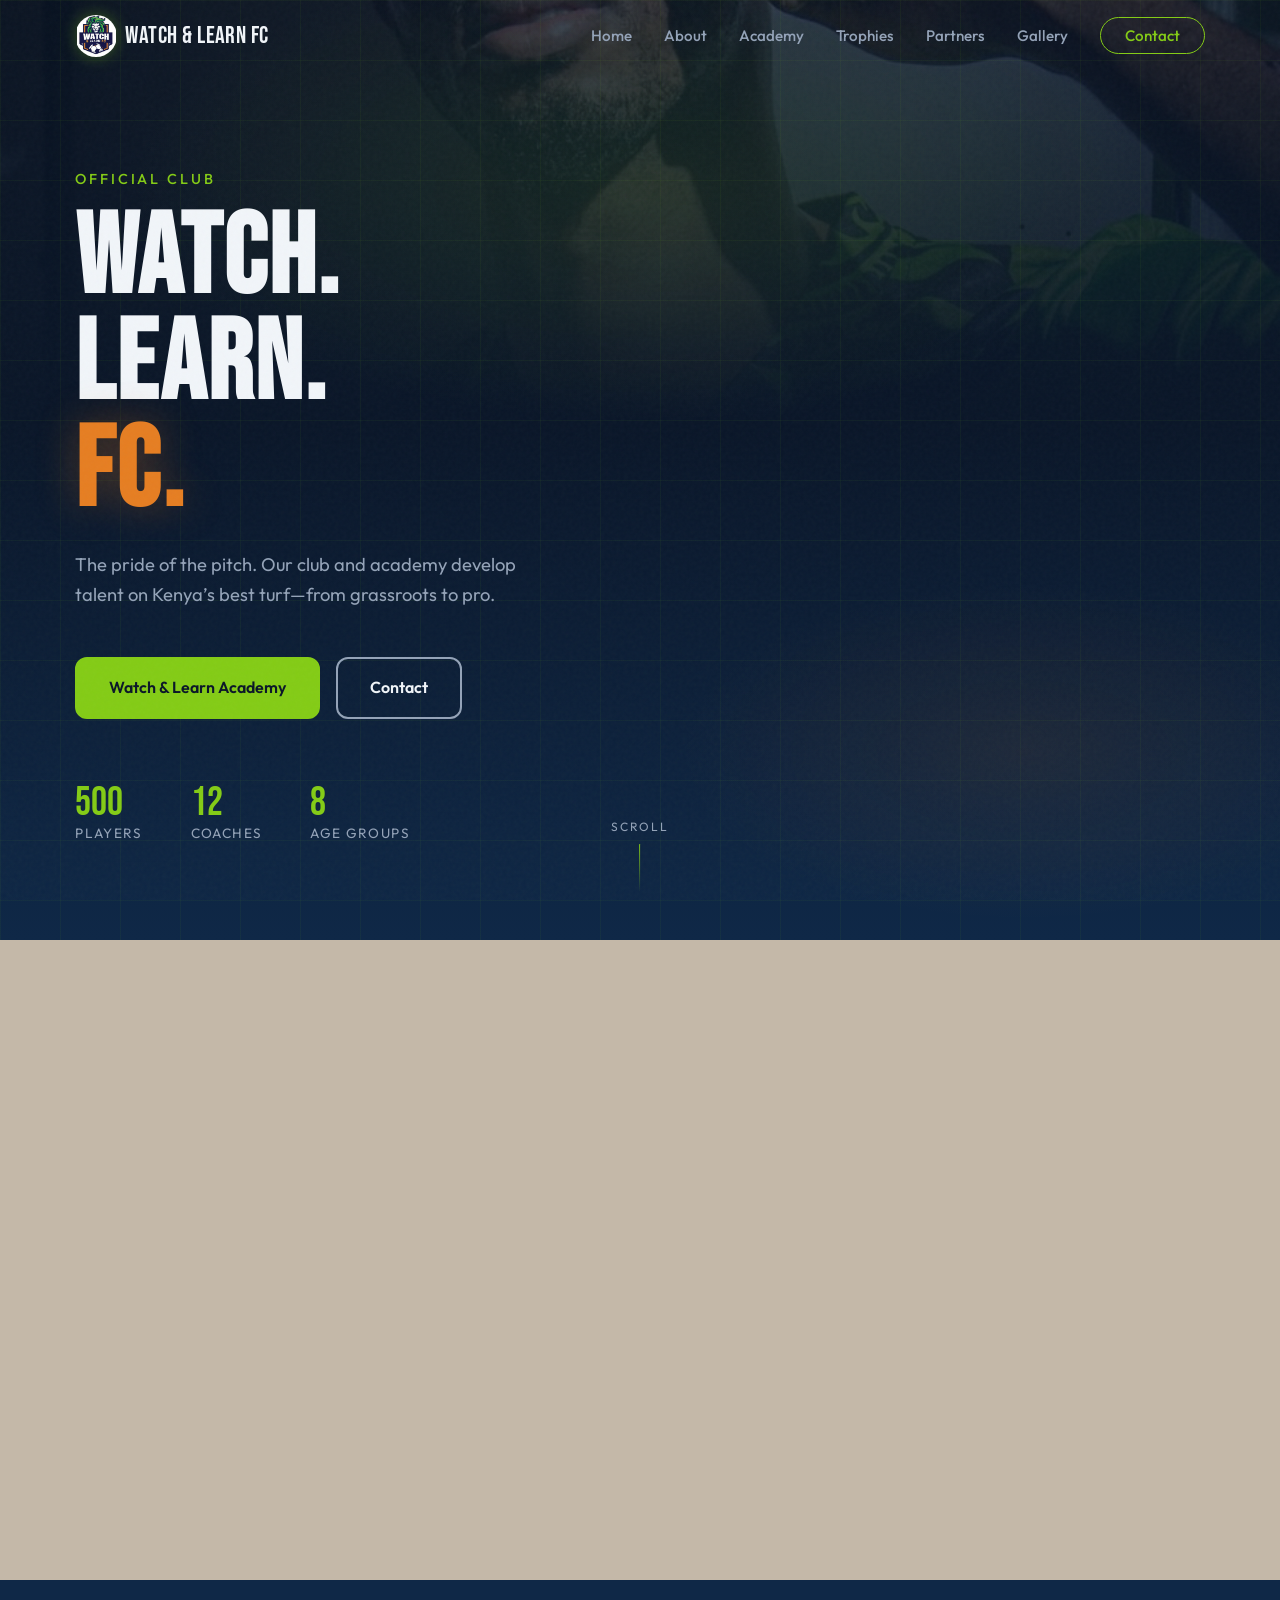
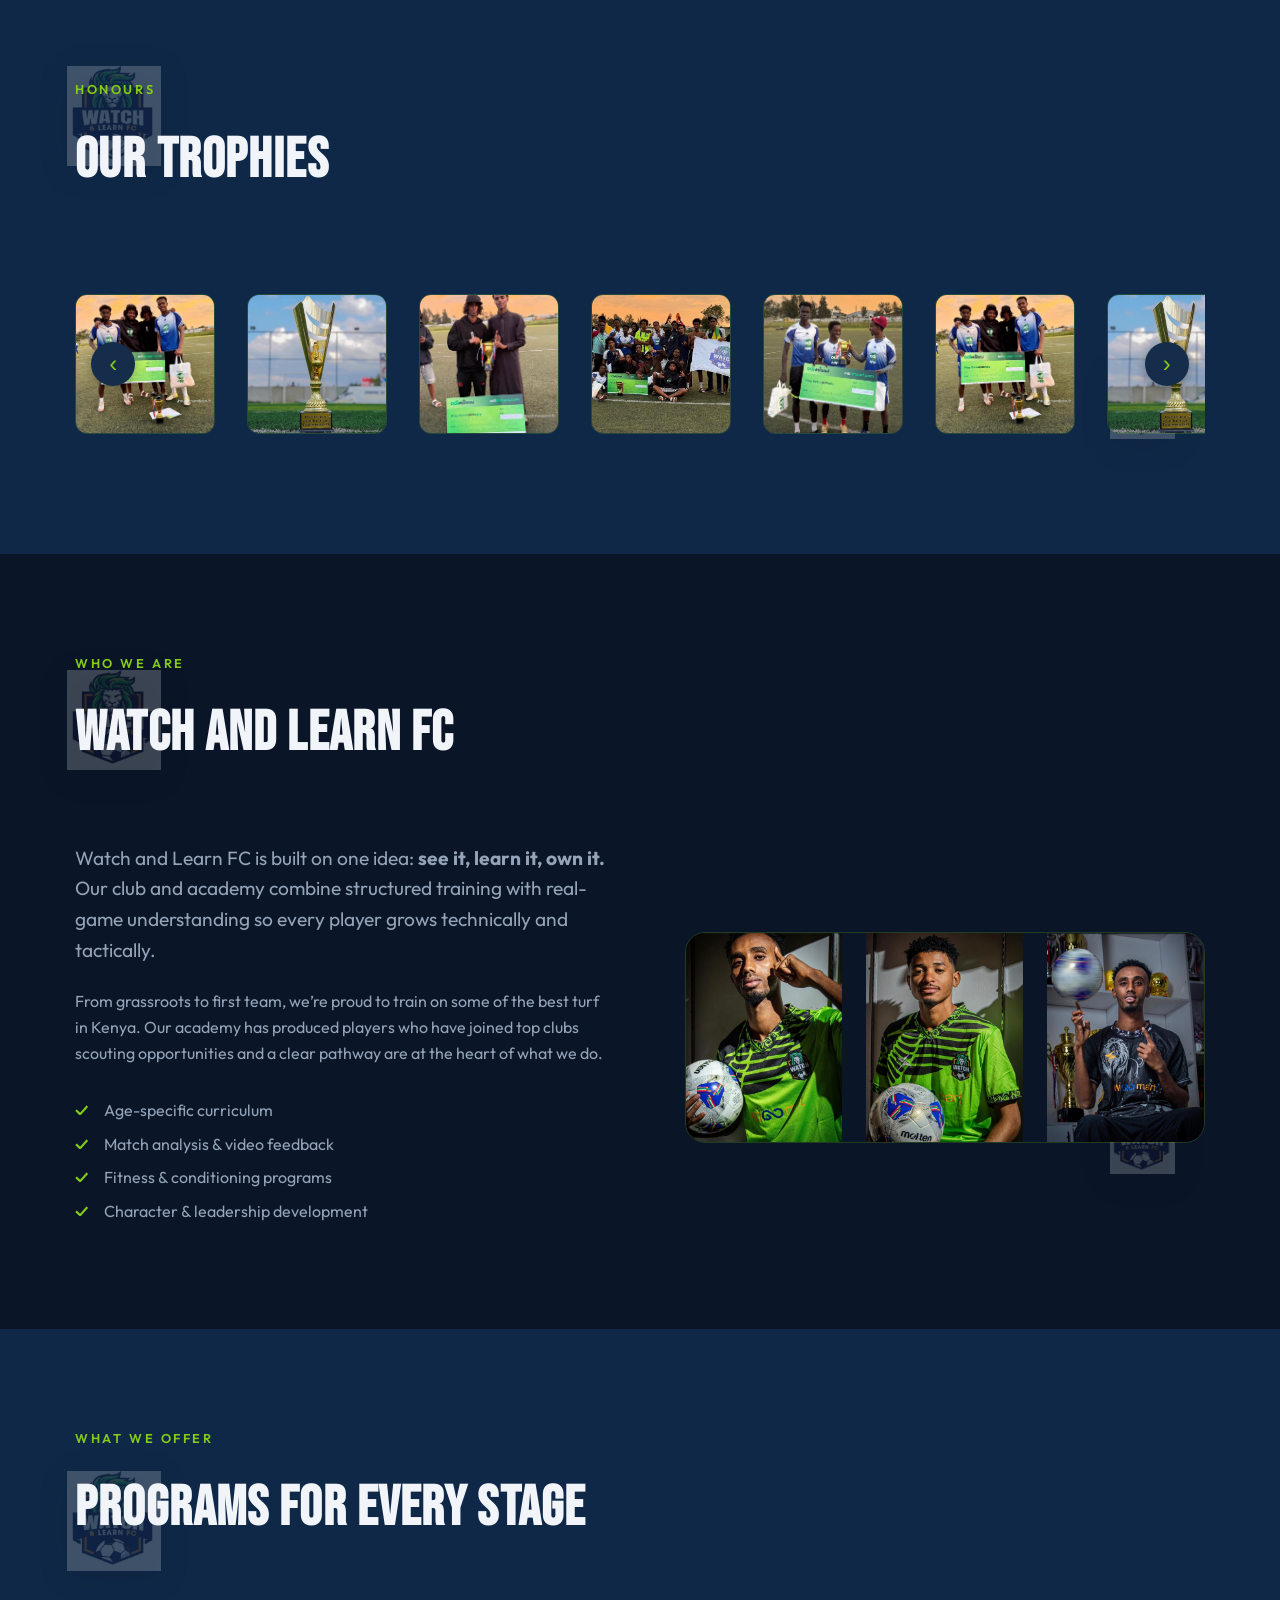
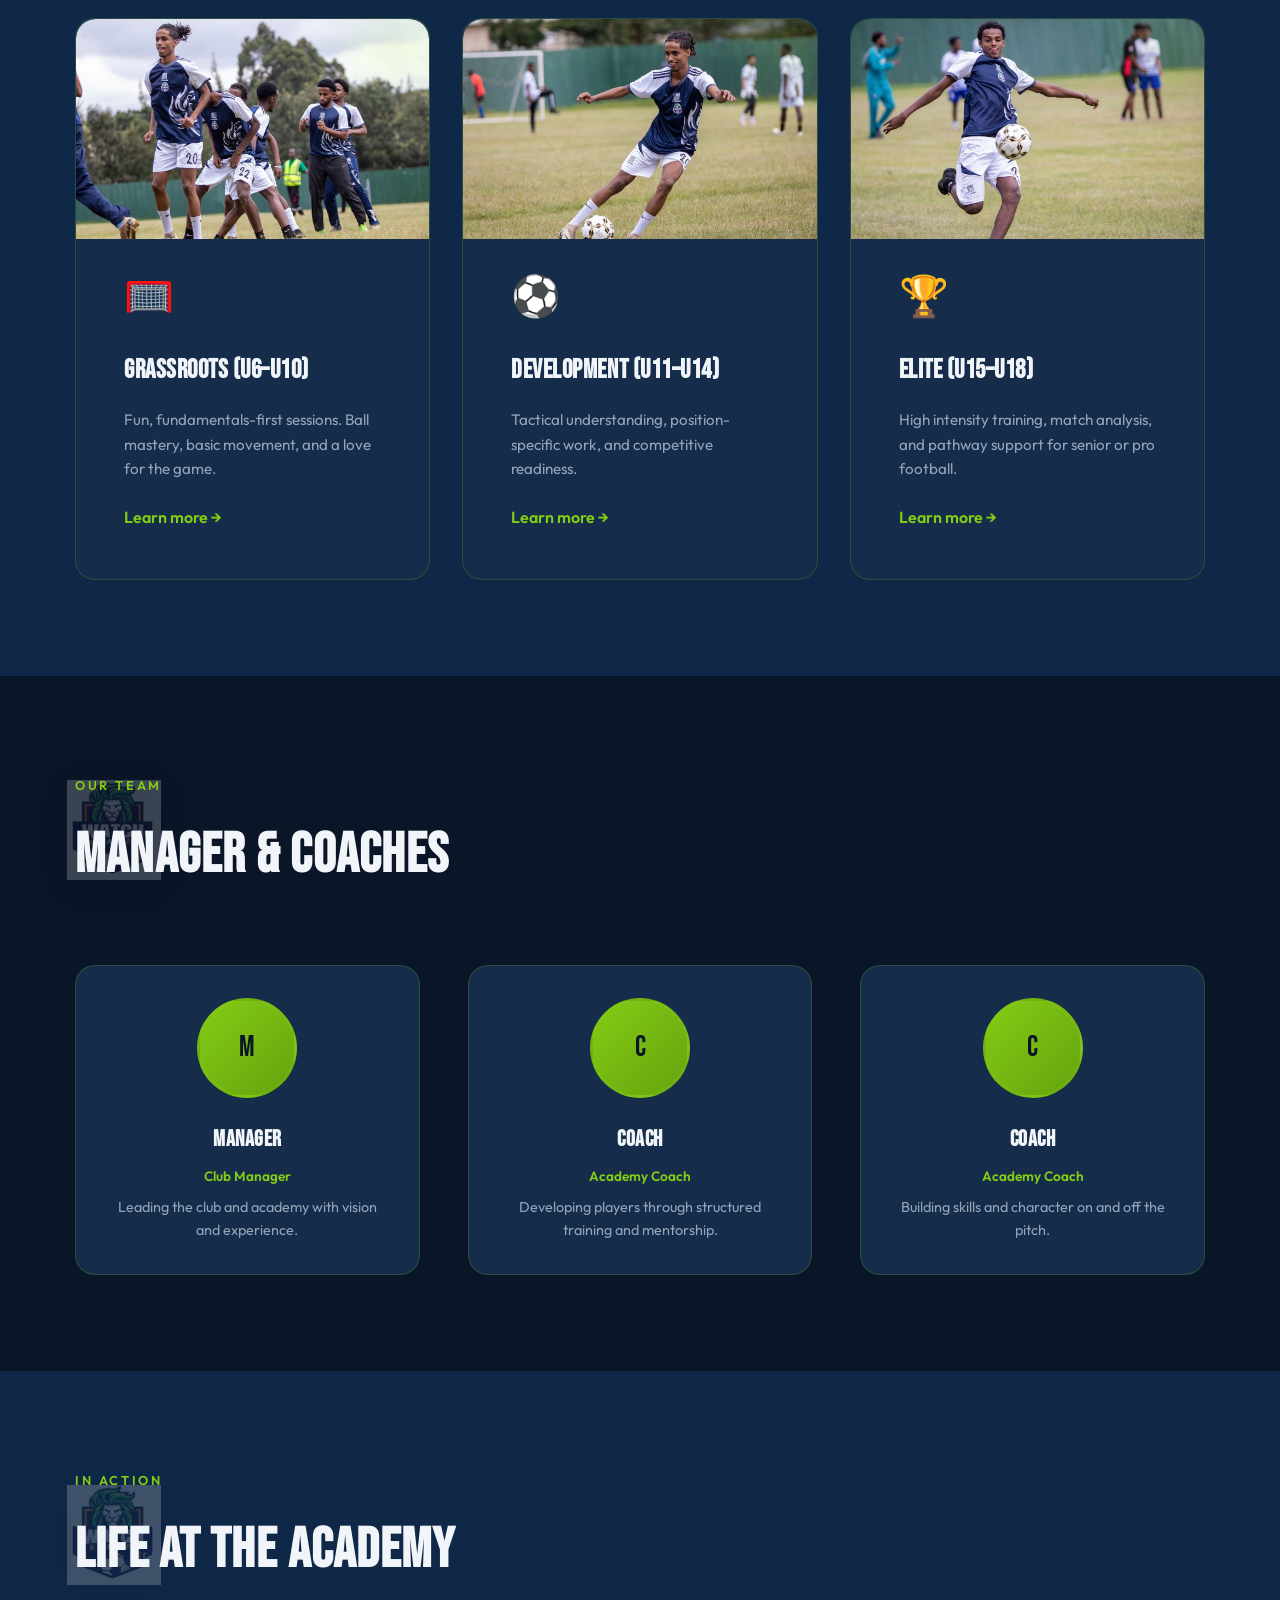
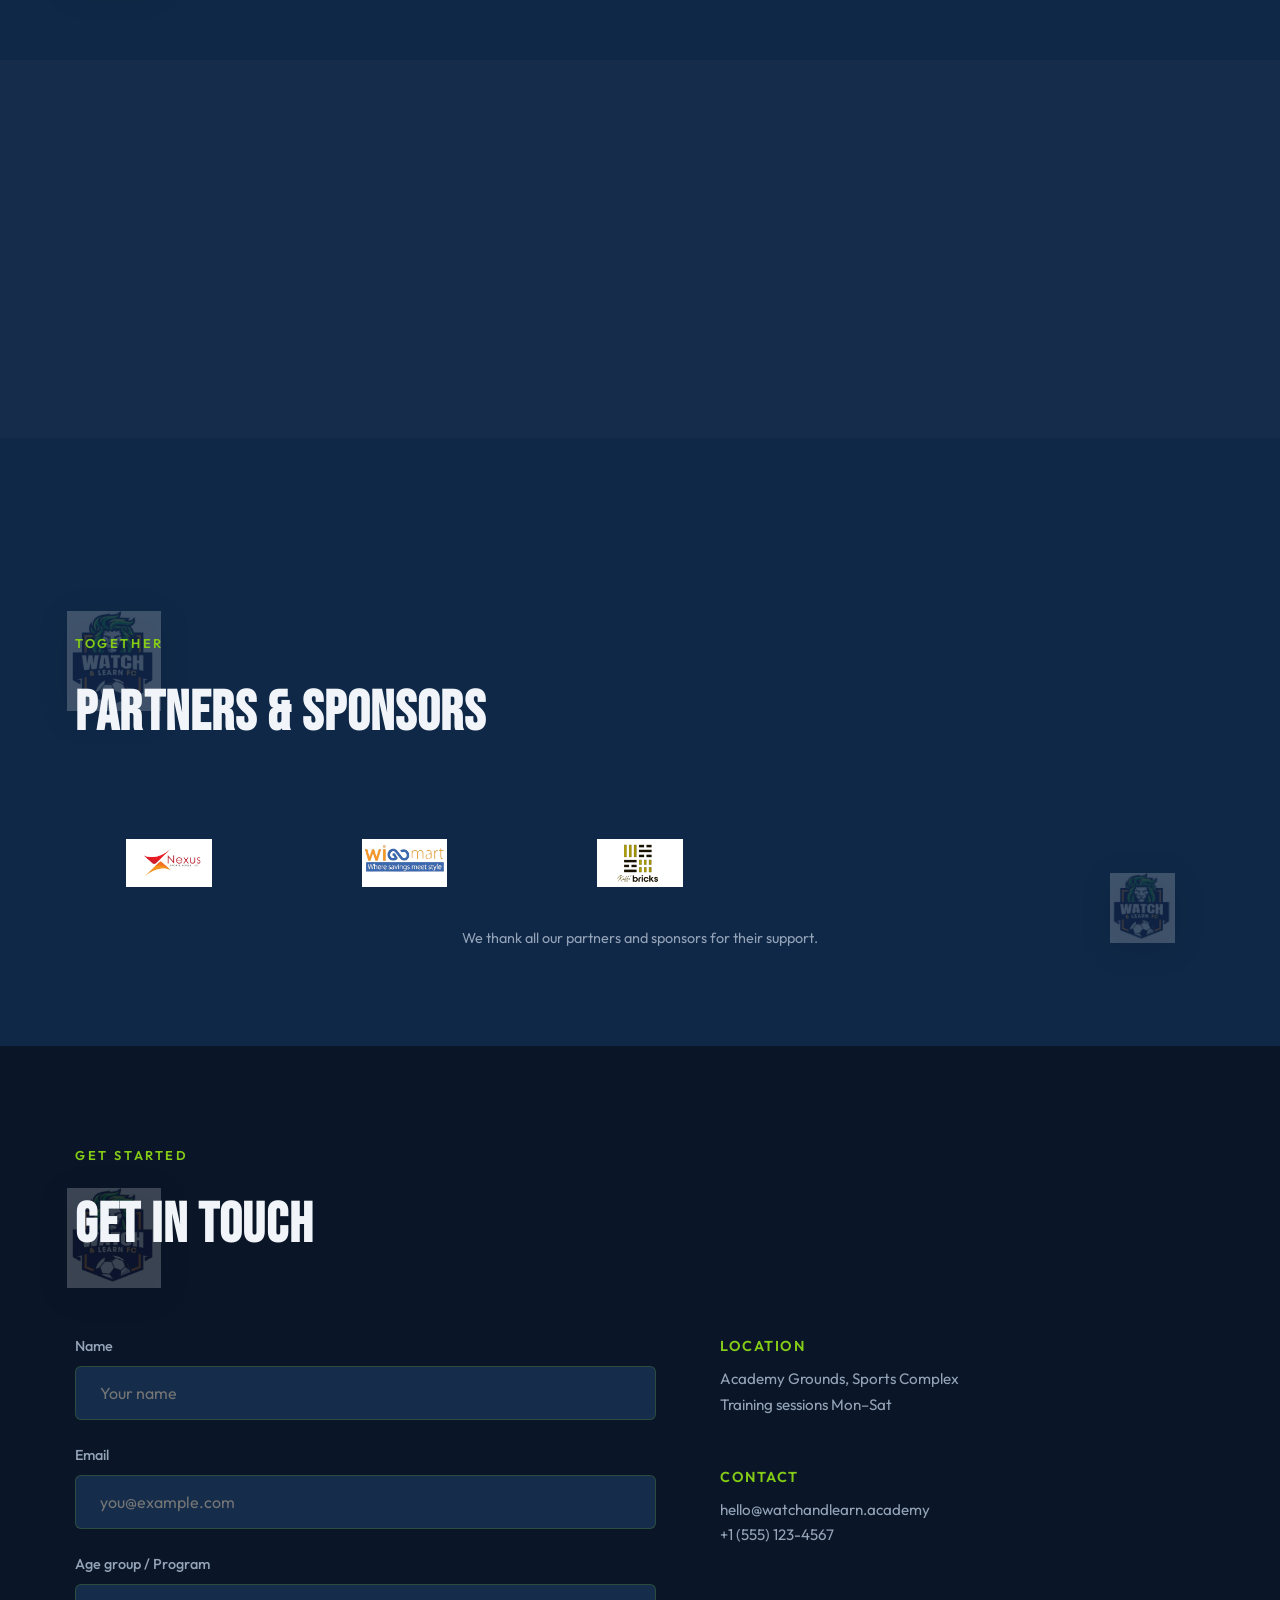
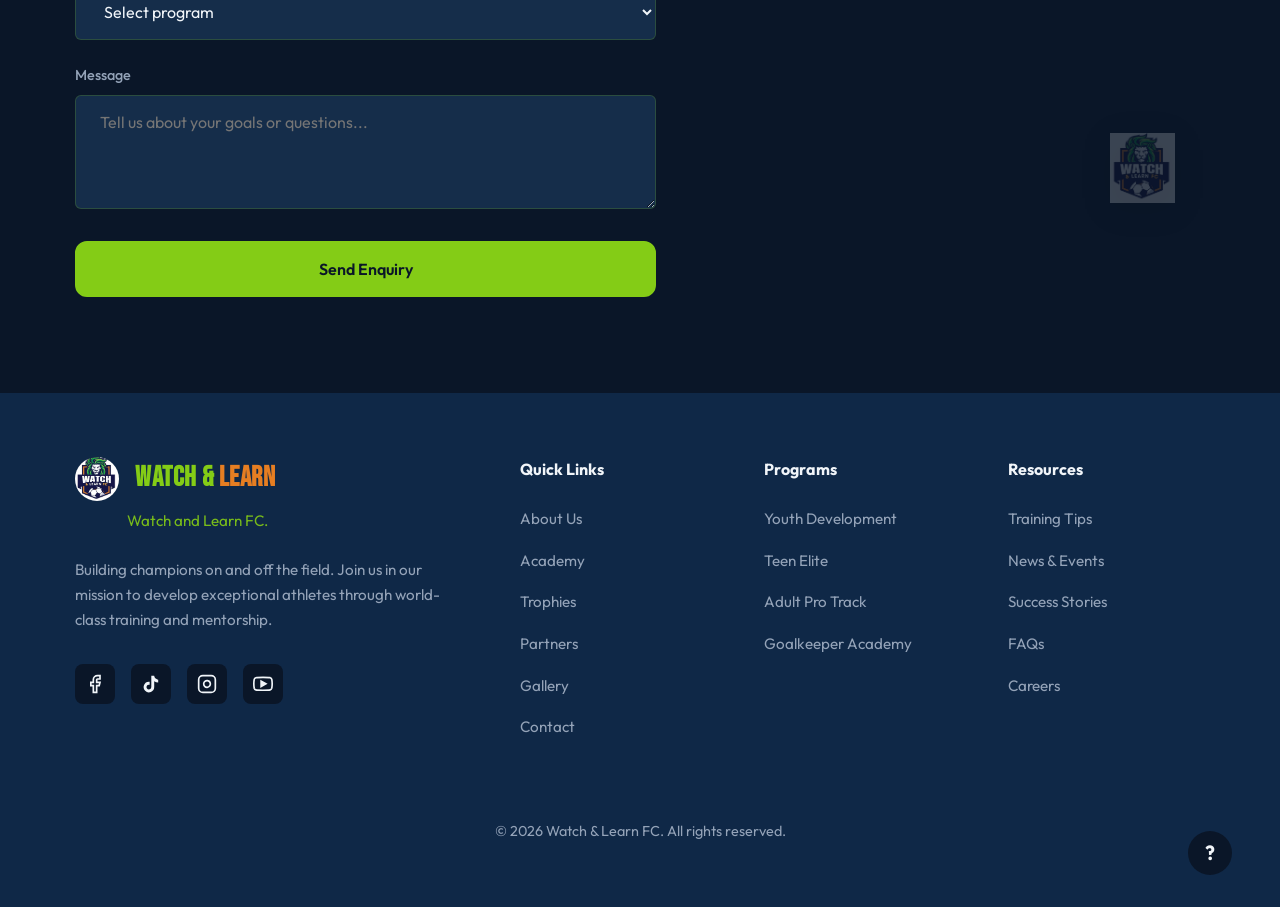
==== index.html @ 591a4275 "Add files via upload" ====
<!DOCTYPE html>
<html lang="en">
<head>
  <meta charset="UTF-8" />
  <meta name="viewport" content="width=device-width, initial-scale=1.0" />
  <title>Watch and Learn FC | Official Club Website</title>
  <meta name="description" content="Watch and Learn FC – Official club website. Discover the academy, trophies, partners and join the pride." />
  <link rel="preconnect" href="https://fonts.googleapis.com" />
  <link rel="preconnect" href="https://fonts.gstatic.com" crossorigin />
  <link href="https://fonts.googleapis.com/css2?family=Bebas+Neue&family=Outfit:wght@300;400;500;600;700&display=swap" rel="stylesheet" />
  <link rel="stylesheet" href="styles.css" />
</head>
<body>
  <div class="noise-overlay" aria-hidden="true"></div>

  <header class="header" id="header">
    <nav class="nav container">
      <a href="index.html" class="logo" aria-label="Watch and Learn FC home">
        <img src="images/logo/fc7ddda5-db83-4573-bd26-bf29f1244229.jpg" alt="Watch and Learn FC" class="logo-img" />
        <span class="logo-text">Watch & Learn FC</span>
      </a>
      <button class="nav-toggle" aria-label="Toggle menu" aria-expanded="false">
        <span></span>
        <span></span>
        <span></span>
      </button>
      <ul class="nav-list">
        <li><a href="index.html#hero">Home</a></li>
        <li><a href="index.html#about">About</a></li>
        <li><a href="academy.html">Academy</a></li>
        <li><a href="index.html#trophies">Trophies</a></li>
        <li><a href="index.html#partners">Partners</a></li>
        <li><a href="index.html#gallery">Gallery</a></li>
        <li><a href="index.html#contact" class="nav-cta">Contact</a></li>
      </ul>
    </nav>
  </header>

  <main>
    <section class="hero" id="hero">
      <div class="hero-bg">
        <div class="hero-wallpaper" aria-hidden="true"></div>
        <div class="hero-gradient"></div>
        <div class="hero-grid"></div>
      </div>
      <div class="container hero-inner">
        <p class="hero-tag animate-in" style="--i: 0">Official Club</p>
        <h1 class="hero-title animate-in" style="--i: 1">
          <span class="line">Watch.</span>
          <span class="line">Learn.</span>
          <span class="line accent">FC.</span>
        </h1>
        <p class="hero-desc animate-in" style="--i: 2">
          The pride of the pitch. Our club and academy develop talent on Kenya’s best turf—from grassroots to pro.
        </p>
        <div class="hero-actions animate-in" style="--i: 3">
          <a href="academy.html" class="btn btn-primary">Watch & Learn Academy</a>
          <a href="index.html#contact" class="btn btn-outline">Contact</a>
        </div>
        <div class="hero-stats animate-in" style="--i: 4">
          <div class="stat"><span class="stat-num" data-target="500">0</span><span class="stat-label">Players</span></div>
          <div class="stat"><span class="stat-num" data-target="12">0</span><span class="stat-label">Coaches</span></div>
          <div class="stat"><span class="stat-num" data-target="8">0</span><span class="stat-label">Age Groups</span></div>
        </div>
      </div>
      <div class="hero-scroll" aria-hidden="true">
        <span>Scroll</span>
        <div class="scroll-line"></div>
      </div>
    </section>

    <div class="banner-section banner-section--taupe" aria-label="Banner">
      <video class="banner-section__video" autoplay muted loop playsinline>
        <source src="images/Banner/WhatsApp%20Video%202026-03-05%20at%2012.18.50.mp4" type="video/mp4" />
      </video>
    </div>

    <section class="trophies section section--alt" id="trophies">
      <div class="section-float-logos" aria-hidden="true">
        <div class="float-logo float-logo--1"><img src="images/logo/fc7ddda5-db83-4573-bd26-bf29f1244229.jpg" alt="" /></div>
        <div class="float-logo float-logo--2"><img src="images/logo/fc7ddda5-db83-4573-bd26-bf29f1244229.jpg" alt="" /></div>
      </div>
      <div class="container">
        <div class="section-head animate-on-scroll">
          <span class="section-tag">Honours</span>
          <h2 class="section-title">Our Trophies</h2>
        </div>
        <div class="marquee-with-controls">
          <button type="button" class="marquee-btn marquee-prev" aria-label="Scroll left">‹</button>
          <div class="trophies-marquee-wrap marquee-scroll-wrap" aria-hidden="true">
            <div class="trophies-marquee">
              <div class="trophies-track">
              <div class="trophy-item"><img src="images/Trophies/12190075-9740-44cc-b852-cab86812e942.jpg" alt="Trophy" /></div>
              <div class="trophy-item"><img src="images/Trophies/2d71c9f8-a1b5-4e51-acb1-56751c3f87e4.jpg" alt="Trophy" /></div>
              <div class="trophy-item"><img src="images/Trophies/727e20f2-4b5f-4b4f-bfba-212c447cae6e.jpg" alt="Trophy" /></div>
              <div class="trophy-item"><img src="images/Trophies/7dbc037c-4d98-458c-a2fa-841cf4453d79.jpg" alt="Trophy" /></div>
              <div class="trophy-item"><img src="images/Trophies/bbfa5a12-433f-4738-8122-ebf4a78fedcc.jpg" alt="Trophy" /></div>
              <div class="trophy-item"><img src="images/Trophies/12190075-9740-44cc-b852-cab86812e942.jpg" alt="" /></div>
              <div class="trophy-item"><img src="images/Trophies/2d71c9f8-a1b5-4e51-acb1-56751c3f87e4.jpg" alt="" /></div>
              <div class="trophy-item"><img src="images/Trophies/727e20f2-4b5f-4b4f-bfba-212c447cae6e.jpg" alt="" /></div>
              <div class="trophy-item"><img src="images/Trophies/7dbc037c-4d98-458c-a2fa-841cf4453d79.jpg" alt="" /></div>
              <div class="trophy-item"><img src="images/Trophies/bbfa5a12-433f-4738-8122-ebf4a78fedcc.jpg" alt="" /></div>
              </div>
            </div>
          </div>
          <button type="button" class="marquee-btn marquee-next" aria-label="Scroll right">›</button>
        </div>
      </div>
    </section>

    <section class="about section" id="about">
      <div class="section-float-logos" aria-hidden="true">
        <div class="float-logo float-logo--1"><img src="images/logo/fc7ddda5-db83-4573-bd26-bf29f1244229.jpg" alt="" /></div>
        <div class="float-logo float-logo--2"><img src="images/logo/fc7ddda5-db83-4573-bd26-bf29f1244229.jpg" alt="" /></div>
      </div>
      <div class="container">
        <div class="section-head animate-on-scroll">
          <span class="section-tag">Who We Are</span>
          <h2 class="section-title">Watch and Learn FC</h2>
        </div>
        <div class="about-grid">
          <div class="about-content animate-on-scroll">
            <p class="about-lead">
              Watch and Learn FC is built on one idea: <strong>see it, learn it, own it.</strong> Our club and academy combine structured training with real-game understanding so every player grows technically and tactically.
            </p>
            <p>
              From grassroots to first team, we’re proud to train on some of the best turf in Kenya. Our academy has produced players who have joined top clubs scouting opportunities and a clear pathway are at the heart of what we do.
            </p>
            <ul class="about-features">
              <li><span class="check">✓</span> Age-specific curriculum</li>
              <li><span class="check">✓</span> Match analysis & video feedback</li>
              <li><span class="check">✓</span> Fitness & conditioning programs</li>
              <li><span class="check">✓</span> Character & leadership development</li>
            </ul>
          </div>
          <div class="about-visual animate-on-scroll">
            <div class="about-players" aria-label="Watch and Learn FC players">
              <img src="images/players/78de4b56-5e76-4091-b9fa-ba3691fdab44.jpg" alt="Watch and Learn FC player" />
              <img src="images/players/bb583c8b-87a0-465a-ae62-84894e8fd887.jpg" alt="Watch and Learn FC player" />
              <img src="images/players/63307489-4944-4429-aaa2-89017b8d794c.jpg" alt="Watch and Learn FC player" />
            </div>
            <div class="marquee-with-controls">
              <button type="button" class="marquee-btn marquee-prev" aria-label="Scroll left">‹</button>
              <div class="about-players-marquee marquee-scroll-wrap" aria-hidden="true">
                <div class="about-marquee-track">
                <img src="images/players/78de4b56-5e76-4091-b9fa-ba3691fdab44.jpg" alt="" />
                <img src="images/players/bb583c8b-87a0-465a-ae62-84894e8fd887.jpg" alt="" />
                <img src="images/players/63307489-4944-4429-aaa2-89017b8d794c.jpg" alt="" />
                <img src="images/players/78de4b56-5e76-4091-b9fa-ba3691fdab44.jpg" alt="" />
                <img src="images/players/bb583c8b-87a0-465a-ae62-84894e8fd887.jpg" alt="" />
                <img src="images/players/63307489-4944-4429-aaa2-89017b8d794c.jpg" alt="" />
                </div>
              </div>
              <button type="button" class="marquee-btn marquee-next" aria-label="Scroll right">›</button>
            </div>
          </div>
        </div>
      </div>
    </section>

    <section class="programs section section--alt" id="programs">
      <div class="section-float-logos" aria-hidden="true">
        <div class="float-logo float-logo--1"><img src="images/logo/fc7ddda5-db83-4573-bd26-bf29f1244229.jpg" alt="" /></div>
        <div class="float-logo float-logo--2"><img src="images/logo/fc7ddda5-db83-4573-bd26-bf29f1244229.jpg" alt="" /></div>
      </div>
      <div class="container">
        <div class="section-head animate-on-scroll">
          <span class="section-tag">What We Offer</span>
          <h2 class="section-title">Programs for Every Stage</h2>
        </div>
        <div class="programs-grid">
          <article class="program-card animate-on-scroll">
            <div class="program-card-img">
              <img src="images/Academy/41098f04-9fcc-47e1-add5-d08e8f8368eb.jpg" alt="Grassroots programme" />
            </div>
            <div class="program-card-bg"></div>
            <div class="program-icon">🥅</div>
            <h3>Grassroots (U6–U10)</h3>
            <p>Fun, fundamentals-first sessions. Ball mastery, basic movement, and a love for the game.</p>
            <a href="index.html#contact" class="program-link">Learn more →</a>
          </article>
          <article class="program-card animate-on-scroll">
            <div class="program-card-img">
              <img src="images/Academy/4c3659a8-8b59-4d5a-a001-26f7b3d10608.jpg" alt="Development programme" />
            </div>
            <div class="program-card-bg"></div>
            <div class="program-icon">⚽</div>
            <h3>Development (U11–U14)</h3>
            <p>Tactical understanding, position-specific work, and competitive readiness.</p>
            <a href="index.html#contact" class="program-link">Learn more →</a>
          </article>
          <article class="program-card animate-on-scroll">
            <div class="program-card-img">
              <img src="images/Academy/92e80544-45f7-4aaf-ab67-641d2765a7bd.jpg" alt="Elite programme" />
            </div>
            <div class="program-card-bg"></div>
            <div class="program-icon">🏆</div>
            <h3>Elite (U15–U18)</h3>
            <p>High intensity training, match analysis, and pathway support for senior or pro football.</p>
            <a href="index.html#contact" class="program-link">Learn more →</a>
          </article>
        </div>
        <div class="marquee-with-controls">
          <button type="button" class="marquee-btn marquee-prev" aria-label="Scroll left">‹</button>
          <div class="programs-marquee marquee-scroll-wrap" aria-hidden="true">
            <div class="programs-marquee-track programs-marquee-track--ltr">
            <article class="program-card program-card--marquee">
              <div class="program-card-img"><img src="images/Academy/41098f04-9fcc-47e1-add5-d08e8f8368eb.jpg" alt="Grassroots" /></div>
              <div class="program-icon">🥅</div>
              <h3>Grassroots (U6–U10)</h3>
              <p>Fun, fundamentals-first sessions. Ball mastery, basic movement, and a love for the game.</p>
              <a href="index.html#contact" class="program-link">Learn more →</a>
            </article>
            <article class="program-card program-card--marquee">
              <div class="program-card-img"><img src="images/Academy/4c3659a8-8b59-4d5a-a001-26f7b3d10608.jpg" alt="Development" /></div>
              <div class="program-icon">⚽</div>
              <h3>Development (U11–U14)</h3>
              <p>Tactical understanding, position-specific work, and competitive readiness.</p>
              <a href="index.html#contact" class="program-link">Learn more →</a>
            </article>
            <article class="program-card program-card--marquee">
              <div class="program-card-img"><img src="images/Academy/92e80544-45f7-4aaf-ab67-641d2765a7bd.jpg" alt="Elite" /></div>
              <div class="program-icon">🏆</div>
              <h3>Elite (U15–U18)</h3>
              <p>High intensity training, match analysis, and pathway support for senior or pro football.</p>
              <a href="index.html#contact" class="program-link">Learn more →</a>
            </article>
            <article class="program-card program-card--marquee">
              <div class="program-card-img"><img src="images/Academy/41098f04-9fcc-47e1-add5-d08e8f8368eb.jpg" alt="Grassroots" /></div>
              <div class="program-icon">🥅</div>
              <h3>Grassroots (U6–U10)</h3>
              <p>Fun, fundamentals-first sessions.</p>
              <a href="index.html#contact" class="program-link">Learn more →</a>
            </article>
            <article class="program-card program-card--marquee">
              <div class="program-card-img"><img src="images/Academy/4c3659a8-8b59-4d5a-a001-26f7b3d10608.jpg" alt="Development" /></div>
              <div class="program-icon">⚽</div>
              <h3>Development (U11–U14)</h3>
              <p>Tactical understanding, position-specific work.</p>
              <a href="index.html#contact" class="program-link">Learn more →</a>
            </article>
            <article class="program-card program-card--marquee">
              <div class="program-card-img"><img src="images/Academy/92e80544-45f7-4aaf-ab67-641d2765a7bd.jpg" alt="Elite" /></div>
              <div class="program-icon">🏆</div>
              <h3>Elite (U15–U18)</h3>
              <p>High intensity training, match analysis.</p>
              <a href="index.html#contact" class="program-link">Learn more →</a>
            </article>
            </div>
          </div>
          <button type="button" class="marquee-btn marquee-next" aria-label="Scroll right">›</button>
        </div>
      </div>
    </section>

    <section class="coaches section" id="coaches">
      <div class="section-float-logos" aria-hidden="true">
        <div class="float-logo float-logo--1"><img src="images/logo/fc7ddda5-db83-4573-bd26-bf29f1244229.jpg" alt="" /></div>
        <div class="float-logo float-logo--2"><img src="images/logo/fc7ddda5-db83-4573-bd26-bf29f1244229.jpg" alt="" /></div>
      </div>
      <div class="container">
        <div class="section-head animate-on-scroll">
          <span class="section-tag">Our Team</span>
          <h2 class="section-title">Manager & Coaches</h2>
        </div>
        <div class="coaches-grid">
          <div class="coach-card animate-on-scroll">
            <div class="coach-image">
              <div class="coach-placeholder" aria-hidden="true">M</div>
            </div>
            <h3>Manager</h3>
            <p class="coach-role">Club Manager</p>
            <p>Leading the club and academy with vision and experience.</p>
          </div>
          <div class="coach-card animate-on-scroll">
            <div class="coach-image">
              <div class="coach-placeholder" aria-hidden="true">C</div>
            </div>
            <h3>Coach</h3>
            <p class="coach-role">Academy Coach</p>
            <p>Developing players through structured training and mentorship.</p>
          </div>
          <div class="coach-card animate-on-scroll">
            <div class="coach-image">
              <div class="coach-placeholder" aria-hidden="true">C</div>
            </div>
            <h3>Coach</h3>
            <p class="coach-role">Academy Coach</p>
            <p>Building skills and character on and off the pitch.</p>
          </div>
        </div>
        <div class="marquee-with-controls">
          <button type="button" class="marquee-btn marquee-prev" aria-label="Scroll left">‹</button>
          <div class="coaches-marquee marquee-scroll-wrap" aria-hidden="true">
            <div class="coaches-marquee-track">
            <div class="coach-card coach-card--marquee">
              <div class="coach-image"><div class="coach-placeholder" aria-hidden="true">M</div></div>
              <h3>Manager</h3>
              <p class="coach-role">Club Manager</p>
              <p>Leading the club and academy with vision and experience.</p>
            </div>
            <div class="coach-card coach-card--marquee">
              <div class="coach-image"><div class="coach-placeholder" aria-hidden="true">C</div></div>
              <h3>Coach</h3>
              <p class="coach-role">Academy Coach</p>
              <p>Developing players through structured training and mentorship.</p>
            </div>
            <div class="coach-card coach-card--marquee">
              <div class="coach-image"><div class="coach-placeholder" aria-hidden="true">C</div></div>
              <h3>Coach</h3>
              <p class="coach-role">Academy Coach</p>
              <p>Building skills and character on and off the pitch.</p>
            </div>
            <div class="coach-card coach-card--marquee">
              <div class="coach-image"><div class="coach-placeholder" aria-hidden="true">M</div></div>
              <h3>Manager</h3>
              <p class="coach-role">Club Manager</p>
              <p>Leading the club and academy with vision and experience.</p>
            </div>
            <div class="coach-card coach-card--marquee">
              <div class="coach-image"><div class="coach-placeholder" aria-hidden="true">C</div></div>
              <h3>Coach</h3>
              <p class="coach-role">Academy Coach</p>
              <p>Developing players through structured training and mentorship.</p>
            </div>
            <div class="coach-card coach-card--marquee">
              <div class="coach-image"><div class="coach-placeholder" aria-hidden="true">C</div></div>
              <h3>Coach</h3>
              <p class="coach-role">Academy Coach</p>
              <p>Building skills and character on and off the pitch.</p>
            </div>
            </div>
          </div>
          <button type="button" class="marquee-btn marquee-next" aria-label="Scroll right">›</button>
        </div>
      </div>
    </section>

    <section class="gallery section section--alt" id="gallery">
      <div class="section-float-logos" aria-hidden="true">
        <div class="float-logo float-logo--1"><img src="images/logo/fc7ddda5-db83-4573-bd26-bf29f1244229.jpg" alt="" /></div>
        <div class="float-logo float-logo--2"><img src="images/logo/fc7ddda5-db83-4573-bd26-bf29f1244229.jpg" alt="" /></div>
      </div>
      <div class="container">
        <div class="section-head animate-on-scroll">
          <span class="section-tag">In Action</span>
          <h2 class="section-title">Life at the Academy</h2>
        </div>
      </div>
      <div class="gallery-bleed">
        <div class="gallery-banner animate-on-scroll">
          <video class="gallery-banner__video" autoplay muted loop playsinline aria-label="Life at the Academy – Watch and Learn FC">
            <source src="images/Banner/WhatsApp%20Video%202026-03-06%20at%2010.56.05.mp4" type="video/mp4" />
          </video>
        </div>
      </div>
    </section>

    <section class="partners section section--alt" id="partners">
      <div class="section-float-logos" aria-hidden="true">
        <div class="float-logo float-logo--1"><img src="images/logo/fc7ddda5-db83-4573-bd26-bf29f1244229.jpg" alt="" /></div>
        <div class="float-logo float-logo--2"><img src="images/logo/fc7ddda5-db83-4573-bd26-bf29f1244229.jpg" alt="" /></div>
      </div>
      <div class="container">
        <div class="section-head animate-on-scroll">
          <span class="section-tag">Together</span>
          <h2 class="section-title">Partners & Sponsors</h2>
        </div>
        <div class="partners-grid animate-on-scroll">
          <div class="partner-item">
            <img src="images/Patners/c1864c60-b459-4b6a-9d1d-030d25db4fad.jpg" alt="Partner" />
          </div>
          <div class="partner-item">
            <img src="images/Patners/c46b7360-182a-4e4e-bdb5-fdded0a15c95.jpg" alt="Partner" />
          </div>
          <div class="partner-item">
            <img src="images/Patners/fb212dfc-3850-4269-9875-ab4a250c88d3.jpg" alt="Partner" />
          </div>
        </div>
        <p class="partners-note">We thank all our partners and sponsors for their support.</p>
      </div>
    </section>

    <section class="contact section" id="contact">
      <div class="section-float-logos" aria-hidden="true">
        <div class="float-logo float-logo--1"><img src="images/logo/fc7ddda5-db83-4573-bd26-bf29f1244229.jpg" alt="" /></div>
        <div class="float-logo float-logo--2"><img src="images/logo/fc7ddda5-db83-4573-bd26-bf29f1244229.jpg" alt="" /></div>
      </div>
      <div class="container">
        <div class="section-head animate-on-scroll">
          <span class="section-tag">Get Started</span>
          <h2 class="section-title">Get in Touch</h2>
        </div>
        <div class="contact-wrap animate-on-scroll">
          <form class="contact-form" id="contact-form">
            <div class="form-row">
              <label for="name">Name</label>
              <input type="text" id="name" name="name" required placeholder="Your name" />
            </div>
            <div class="form-row">
              <label for="email">Email</label>
              <input type="email" id="email" name="email" required placeholder="you@example.com" />
            </div>
            <div class="form-row">
              <label for="age-group">Age group / Program</label>
              <select id="age-group" name="age_group">
                <option value="">Select program</option>
                <option value="grassroots">Grassroots (U6–U10)</option>
                <option value="development">Development (U11–U14)</option>
                <option value="elite">Elite (U15–U18)</option>
              </select>
            </div>
            <div class="form-row">
              <label for="message">Message</label>
              <textarea id="message" name="message" rows="4" placeholder="Tell us about your goals or questions..."></textarea>
            </div>
            <button type="submit" class="btn btn-primary btn-block">Send Enquiry</button>
          </form>
          <div class="contact-info">
            <div class="contact-block">
              <h4>Location</h4>
              <p>Academy Grounds, Sports Complex<br />Training sessions Mon–Sat</p>
            </div>
            <div class="contact-block">
              <h4>Contact</h4>
              <p>hello@watchandlearn.academy<br />+1 (555) 123-4567</p>
            </div>
          </div>
        </div>
      </div>
    </section>
  </main>

  <footer class="footer">
    <div class="container">
      <div class="footer-main">
        <div class="footer-brand">
          <a href="#" class="footer-logo">
            <img src="images/logo/fc7ddda5-db83-4573-bd26-bf29f1244229.jpg" alt="" class="footer-logo-img" />
            <span class="footer-logo-text">
              <span class="footer-logo-watch">Watch &</span>
              <span class="footer-logo-learn">Learn</span>
            </span>
          </a>
          <p class="footer-subtitle">Watch and Learn FC.</p>
          <p class="footer-mission">
            Building champions on and off the field. Join us in our mission to develop exceptional athletes through world-class training and mentorship.
          </p>
          <div class="footer-social">
            <a href="#" class="footer-social-link" aria-label="Facebook">
              <svg width="20" height="20" viewBox="0 0 24 24" fill="none" stroke="currentColor" stroke-width="2"><path d="M18 2h-3a5 5 0 0 0-5 5v3H7v4h3v8h4v-8h3l1-4h-4V7a1 1 0 0 1 1-1h3z"/></svg>
            </a>
            <a href="https://www.tiktok.com/@watchandlearn.fc" target="_blank" rel="noopener noreferrer" class="footer-social-link" aria-label="TikTok">
              <svg width="20" height="20" viewBox="0 0 24 24" fill="currentColor"><path d="M19.59 6.69a4.83 4.83 0 0 1-3.77-4.25V2h-3.45v13.67a2.89 2.89 0 0 1-5.2 1.74 2.89 2.89 0 0 1 2.31-4.64 2.93 2.93 0 0 1 .88.13V9.4a6.84 6.84 0 0 0-1-.05A6.33 6.33 0 0 0 5 20.1a6.34 6.34 0 0 0 10.86-4.43v-7a8.16 8.16 0 0 0 4.77 1.52v-3.4a4.85 4.85 0 0 1-1-.1z"/></svg>
            </a>
            <a href="https://www.instagram.com/watch.and.learn.fc" target="_blank" rel="noopener noreferrer" class="footer-social-link" aria-label="Instagram">
              <svg width="20" height="20" viewBox="0 0 24 24" fill="none" stroke="currentColor" stroke-width="2"><rect x="2" y="2" width="20" height="20" rx="5" ry="5"/><path d="M16 11.37A4 4 0 1 1 12.63 8 4 4 0 0 1 16 11.37z"/><line x1="17.5" y1="6.5" x2="17.51" y2="6.5"/></svg>
            </a>
            <a href="https://www.youtube.com/@watchlearn-p3z" target="_blank" rel="noopener noreferrer" class="footer-social-link" aria-label="YouTube">
              <svg width="20" height="20" viewBox="0 0 24 24" fill="none" stroke="currentColor" stroke-width="2"><path d="M22.54 6.42a2.78 2.78 0 0 0-1.94-2C18.88 4 12 4 12 4s-6.88 0-8.6.46a2.78 2.78 0 0 0-1.94 2A29 29 0 0 0 1 11.75a29 29 0 0 0 .46 5.33A2.78 2.78 0 0 0 3.4 19c1.72.46 8.6.46 8.6.46s6.88 0 8.6-.46a2.78 2.78 0 0 0 1.94-2 29 29 0 0 0 .46-5.25 29 29 0 0 0-.46-5.33z"/><polygon points="9.75 15.02 15.5 11.75 9.75 8.48 9.75 15.02" fill="currentColor"/></svg>
            </a>
          </div>
        </div>
        <nav class="footer-nav">
          <div class="footer-col">
            <h4 class="footer-col-title">Quick Links</h4>
            <ul>
            <li><a href="index.html#about">About Us</a></li>
            <li><a href="academy.html">Academy</a></li>
            <li><a href="index.html#trophies">Trophies</a></li>
            <li><a href="index.html#partners">Partners</a></li>
            <li><a href="index.html#gallery">Gallery</a></li>
            <li><a href="index.html#contact">Contact</a></li>
            </ul>
          </div>
          <div class="footer-col">
            <h4 class="footer-col-title">Programs</h4>
            <ul>
              <li><a href="#programs">Youth Development</a></li>
              <li><a href="#programs">Teen Elite</a></li>
              <li><a href="#programs">Adult Pro Track</a></li>
              <li><a href="#programs">Goalkeeper Academy</a></li>
            </ul>
          </div>
          <div class="footer-col">
            <h4 class="footer-col-title">Resources</h4>
            <ul>
              <li><a href="#">Training Tips</a></li>
              <li><a href="#">News & Events</a></li>
              <li><a href="#">Success Stories</a></li>
              <li><a href="#">FAQs</a></li>
              <li><a href="#">Careers</a></li>
            </ul>
          </div>
        </nav>
      </div>
      <p class="footer-copy">© 2026 Watch & Learn FC. All rights reserved.</p>
    </div>
    <a href="#contact" class="footer-help" aria-label="Help">?</a>
  </footer>

  <script src="script.js"></script>
</body>
</html>
---- styles.css ----
/* ============================================
   Watch and Learn Academy – Main Styles
   ============================================ */

:root {
  /* Palette from logo: dark navy, bright green, white, orange/gold */
  --color-bg: #0a1628;
  --color-surface: #0f2847;
  --color-surface-2: #152d4a;
  --color-primary: #84cc16;
  --color-primary-dim: #65a30d;
  --color-accent: #e67e22;
  --color-accent-dim: #c2610c;
  --color-text: #f1f5f9;
  --color-text-muted: #94a3b8;
  --color-border: rgba(132, 204, 22, 0.2);

  --font-display: "Bebas Neue", sans-serif;
  --font-body: "Outfit", sans-serif;

  --space-xs: 0.5rem;
  --space-sm: 1rem;
  --space-md: 1.5rem;
  --space-lg: 2rem;
  --space-xl: 3rem;
  --space-2xl: 4rem;
  --space-3xl: 6rem;

  --radius-sm: 6px;
  --radius-md: 12px;
  --radius-lg: 20px;
  --radius-full: 9999px;

  --header-h: 72px;
  --banner-h: 0px;
  --container: min(1200px, 92vw);
  --transition: 0.35s cubic-bezier(0.4, 0, 0.2, 1);
  --transition-slow: 0.6s cubic-bezier(0.4, 0, 0.2, 1);
}

*, *::before, *::after {
  box-sizing: border-box;
  margin: 0;
  padding: 0;
}

html {
  scroll-behavior: smooth;
}

body {
  font-family: var(--font-body);
  font-size: 1rem;
  line-height: 1.6;
  color: var(--color-text);
  background: var(--color-bg);
  overflow-x: hidden;
  -webkit-font-smoothing: antialiased;
}

/* Subtle noise overlay */
.noise-overlay {
  position: fixed;
  inset: 0;
  pointer-events: none;
  z-index: 9999;
  opacity: 0.03;
  background-image: url("data:image/svg+xml,%3Csvg viewBox='0 0 256 256' xmlns='http://www.w3.org/2000/svg'%3E%3Cfilter id='n'%3E%3CfeTurbulence type='fractalNoise' baseFrequency='0.9' numOctaves='4' stitchTiles='stitch'/%3E%3C/filter%3E%3Crect width='100%25' height='100%25' filter='url(%23n)'/%3E%3C/svg%3E");
}

.container {
  width: 100%;
  max-width: var(--container);
  margin-inline: auto;
  padding-inline: var(--space-md);
}

/* ========== Taupe Banner ========== */
.banner {
  position: fixed;
  top: 0;
  left: 0;
  right: 0;
  z-index: 101;
  height: var(--banner-h);
  display: flex;
  align-items: center;
  justify-content: center;
  text-align: center;
  font-size: 0.85rem;
  font-weight: 600;
  letter-spacing: 0.05em;
  transition: background var(--transition), color var(--transition);
}

.banner--taupe {
  background: #b5a898;
  color: #2d2a26;
}

.banner p {
  margin: 0;
  padding: 0 var(--space-md);
}

/* ========== Header & Nav ========== */
.header {
  position: fixed;
  top: 0;
  left: 0;
  right: 0;
  z-index: 100;
  height: var(--header-h);
  transition: background var(--transition), box-shadow var(--transition);
}

.header.scrolled {
  background: rgba(10, 22, 40, 0.92);
  backdrop-filter: blur(12px);
  box-shadow: 0 1px 0 var(--color-border);
}

.nav {
  display: flex;
  align-items: center;
  justify-content: space-between;
  height: 100%;
}

.logo {
  display: inline-flex;
  align-items: center;
  gap: var(--space-xs);
  text-decoration: none;
  color: var(--color-text);
  font-family: var(--font-display);
  font-size: 1.5rem;
  letter-spacing: 0.02em;
  transition: transform var(--transition);
}

.logo:hover {
  transform: scale(1.02);
}

.logo-img {
  width: 42px;
  height: 42px;
  object-fit: contain;
  border-radius: 50%;
  flex-shrink: 0;
  filter: drop-shadow(0 0 8px rgba(132, 204, 22, 0.35));
}

.logo-text .accent { color: var(--color-accent); }

.nav-list {
  display: flex;
  align-items: center;
  gap: var(--space-lg);
  list-style: none;
}

.nav-list a {
  color: var(--color-text-muted);
  text-decoration: none;
  font-weight: 500;
  font-size: 0.95rem;
  transition: color var(--transition);
}

.nav-list a:hover {
  color: var(--color-primary);
}

.nav-cta {
  color: var(--color-primary) !important;
  padding: var(--space-xs) var(--space-md);
  border: 1px solid var(--color-primary);
  border-radius: var(--radius-full);
}

.nav-cta:hover {
  background: var(--color-primary);
  color: var(--color-bg) !important;
}

.nav-toggle {
  display: none;
  flex-direction: column;
  gap: 6px;
  background: none;
  border: none;
  cursor: pointer;
  padding: 8px;
  color: var(--color-text);
}

.nav-toggle span {
  width: 24px;
  height: 2px;
  background: currentColor;
  border-radius: 2px;
  transition: var(--transition);
}

/* ========== Buttons ========== */
.btn {
  display: inline-flex;
  align-items: center;
  justify-content: center;
  padding: var(--space-sm) var(--space-lg);
  font-family: var(--font-body);
  font-weight: 600;
  font-size: 1rem;
  text-decoration: none;
  border-radius: var(--radius-md);
  border: 2px solid transparent;
  cursor: pointer;
  transition: transform var(--transition), background var(--transition), color var(--transition), border-color var(--transition);
}

.btn:hover {
  transform: translateY(-2px);
}

.btn-primary {
  background: var(--color-primary);
  color: var(--color-bg);
  border-color: var(--color-primary);
}

.btn-primary:hover {
  background: var(--color-primary-dim);
  border-color: var(--color-primary-dim);
  box-shadow: 0 8px 24px rgba(132, 204, 22, 0.35);
}

.btn-outline {
  background: transparent;
  color: var(--color-text);
  border-color: var(--color-text-muted);
}

.btn-outline:hover {
  border-color: var(--color-accent);
  color: var(--color-accent);
}

.btn-block { width: 100%; }

/* ========== Hero ========== */
.hero {
  position: relative;
  min-height: 100vh;
  display: flex;
  align-items: center;
  padding-top: calc(var(--header-h) + var(--banner-h));
  overflow: hidden;
}

.hero-bg {
  position: absolute;
  inset: 0;
  z-index: 0;
}

.hero-wallpaper {
  position: absolute;
  inset: 0;
  background-image: url("images/players/78de4b56-5e76-4091-b9fa-ba3691fdab44.jpg");
  background-size: cover;
  background-position: center;
  background-repeat: no-repeat;
  z-index: 0;
  opacity: 0.52;
}

.hero-gradient {
  position: absolute;
  inset: 0;
  z-index: 1;
  background:
    radial-gradient(ellipse 80% 50% at 50% 20%, rgba(132, 204, 22, 0.1) 0%, transparent 50%),
    radial-gradient(ellipse 60% 40% at 80% 80%, rgba(230, 126, 34, 0.08) 0%, transparent 45%),
    linear-gradient(180deg, rgba(10, 22, 40, 0.62) 0%, var(--color-bg) 45%, var(--color-surface) 100%);
}

.hero-grid {
  position: absolute;
  inset: 0;
  z-index: 2;
  background-image:
    linear-gradient(rgba(132, 204, 22, 0.05) 1px, transparent 1px),
    linear-gradient(90deg, rgba(132, 204, 22, 0.05) 1px, transparent 1px);
  background-size: 60px 60px;
  animation: gridPulse 8s ease-in-out infinite;
}

@keyframes gridPulse {
  0%, 100% { opacity: 0.6; }
  50% { opacity: 1; }
}

@keyframes float {
  0%, 100% { transform: translate(0, 0) scale(1) rotate(0deg); }
  33% { transform: translate(15px, -20px) scale(1.05) rotate(5deg); }
  66% { transform: translate(-10px, 10px) scale(0.95) rotate(-4deg); }
}

.hero-inner {
  position: relative;
  z-index: 1;
  padding-block: var(--space-3xl);
}

.hero-tag {
  font-size: 0.9rem;
  font-weight: 500;
  color: var(--color-primary);
  text-transform: uppercase;
  letter-spacing: 0.2em;
  margin-bottom: var(--space-sm);
}

.hero-title {
  font-family: var(--font-display);
  font-size: clamp(3.5rem, 12vw, 7rem);
  line-height: 0.95;
  letter-spacing: 0.02em;
  margin-bottom: var(--space-md);
}

.hero-title .line {
  display: block;
}

.hero-title .accent {
  color: var(--color-accent);
  text-shadow: 0 0 40px rgba(230, 126, 34, 0.35);
}

.hero-desc {
  max-width: 480px;
  font-size: 1.15rem;
  color: var(--color-text-muted);
  margin-bottom: var(--space-xl);
}

.hero-actions {
  display: flex;
  flex-wrap: wrap;
  gap: var(--space-sm);
  margin-bottom: var(--space-2xl);
}

/* Staggered hero animation */
.animate-in {
  opacity: 0;
  transform: translateY(24px);
  animation: heroReveal 0.8s var(--transition-slow) forwards;
  animation-delay: calc(0.1s + 0.12s * var(--i, 0));
}

@keyframes heroReveal {
  to {
    opacity: 1;
    transform: translateY(0);
  }
}

.hero-stats {
  display: flex;
  gap: var(--space-xl);
}

.stat {
  display: flex;
  flex-direction: column;
}

.stat-num {
  font-family: var(--font-display);
  font-size: 2.5rem;
  color: var(--color-primary);
  line-height: 1;
}

.stat-label {
  font-size: 0.85rem;
  color: var(--color-text-muted);
  text-transform: uppercase;
  letter-spacing: 0.1em;
}

.hero-scroll {
  position: absolute;
  bottom: var(--space-xl);
  left: 50%;
  transform: translateX(-50%);
  display: flex;
  flex-direction: column;
  align-items: center;
  gap: var(--space-xs);
  color: var(--color-text-muted);
  font-size: 0.75rem;
  text-transform: uppercase;
  letter-spacing: 0.15em;
}

.scroll-line {
  width: 1px;
  height: 48px;
  background: linear-gradient(to bottom, var(--color-primary), transparent);
  border-radius: var(--radius-full);
  animation: scrollLine 2s ease-in-out infinite;
}

@keyframes scrollLine {
  0%, 100% { transform: scaleY(0.5); opacity: 0.5; }
  50% { transform: scaleY(1); opacity: 1; }
}

/* ========== Sections ========== */
.section {
  position: relative;
  padding-block: var(--space-3xl);
}

.section--alt {
  background: var(--color-surface);
}

/* Floating logo in sections (moved from hero) */
.section-float-logos {
  position: absolute;
  inset: 0;
  z-index: 0;
  pointer-events: none;
  overflow: hidden;
}

.section .container {
  position: relative;
  z-index: 1;
}

.float-logo {
  position: absolute;
  animation: float 6s ease-in-out infinite;
  filter: drop-shadow(0 6px 16px rgba(0, 0, 0, 0.35));
}

.float-logo img {
  width: 100%;
  height: 100%;
  display: block;
  object-fit: contain;
  opacity: 0.2;
}

.float-logo--1 {
  width: 100px;
  height: 100px;
  top: 15%;
  left: 5%;
  animation-delay: 0s;
}

.float-logo--2 {
  width: 70px;
  height: 70px;
  bottom: 20%;
  right: 8%;
  animation-delay: -3s;
}

.section-tag {
  display: inline-block;
  font-size: 0.8rem;
  font-weight: 600;
  color: var(--color-primary);
  text-transform: uppercase;
  letter-spacing: 0.2em;
  margin-bottom: var(--space-sm);
}

.section-title {
  font-family: var(--font-display);
  font-size: clamp(2.2rem, 5vw, 3.5rem);
  letter-spacing: 0.02em;
  color: var(--color-text);
}

.section-head {
  margin-bottom: var(--space-2xl);
  max-width: 640px;
}

/* Scroll-trigger animation */
.animate-on-scroll {
  opacity: 0;
  transform: translateY(32px);
  transition: opacity 0.7s var(--transition-slow), transform 0.7s var(--transition-slow);
}

.animate-on-scroll.visible {
  opacity: 1;
  transform: translateY(0);
}

/* ========== Banner before trophies ========== */
.banner-section {
  width: 100%;
  line-height: 0;
  background: #c4b8a8;
}

.banner-section__img,
.banner-section__video {
  width: 100%;
  height: auto;
  display: block;
  object-fit: cover;
  object-position: center;
}

.banner-section__video {
  min-height: 180px;
  background: #c4b8a8;
}

/* ========== Trophies marquee (right to left) ========== */
.marquee-with-controls {
  position: relative;
  margin-top: var(--space-lg);
}

.marquee-btn {
  position: absolute;
  top: 50%;
  transform: translateY(-50%);
  z-index: 2;
  width: 44px;
  height: 44px;
  border: none;
  border-radius: var(--radius-full);
  background: var(--color-surface-2);
  color: var(--color-primary);
  font-size: 1.5rem;
  line-height: 1;
  cursor: pointer;
  box-shadow: 0 2px 12px rgba(0, 0, 0, 0.3);
  transition: background var(--transition), color var(--transition), transform var(--transition);
}

.marquee-btn:hover {
  background: var(--color-primary);
  color: var(--color-bg);
  transform: translateY(-50%) scale(1.05);
}

.marquee-btn:focus {
  outline: 2px solid var(--color-primary);
  outline-offset: 2px;
}

.marquee-prev {
  left: var(--space-sm);
}

.marquee-next {
  right: var(--space-sm);
}

.trophies-marquee-wrap {
  overflow: hidden;
  margin-top: 0;
  padding-block: var(--space-md);
}

.trophies-marquee-wrap.marquee-scroll-wrap {
  overflow-x: auto;
  overflow-y: hidden;
  scroll-behavior: smooth;
  -webkit-overflow-scrolling: touch;
}

.trophies-marquee-wrap.marquee-scroll-wrap .trophies-marquee {
  width: max-content;
  overflow: visible;
}

.trophies-marquee-wrap.marquee-scroll-wrap .trophies-track {
  animation: none;
}

.trophies-marquee {
  width: 100%;
  overflow: hidden;
}

.trophies-track {
  display: flex;
  gap: var(--space-lg);
  width: max-content;
  animation: trophiesScroll 35s linear infinite;
}

.trophy-item {
  flex-shrink: 0;
  width: 140px;
  height: 140px;
}

.trophy-placeholder {
  width: 100%;
  height: 100%;
  border-radius: var(--radius-md);
  background: var(--color-surface-2);
  border: 1px solid var(--color-border);
  display: flex;
  flex-direction: column;
  align-items: center;
  justify-content: center;
  gap: var(--space-xs);
  font-size: 2rem;
  color: var(--color-accent);
}

.trophy-placeholder span {
  font-size: 0.75rem;
  font-weight: 600;
  color: var(--color-text-muted);
  text-transform: uppercase;
  letter-spacing: 0.05em;
}

.trophy-item img {
  width: 100%;
  height: 100%;
  object-fit: cover;
  border-radius: var(--radius-md);
  border: 1px solid var(--color-border);
}

@keyframes trophiesScroll {
  0% { transform: translateX(0); }
  100% { transform: translateX(-50%); }
}

/* ========== Partners & Sponsors ========== */
.partners-grid {
  display: grid;
  grid-template-columns: repeat(auto-fill, minmax(180px, 1fr));
  gap: var(--space-xl);
  align-items: center;
  justify-items: center;
  margin-bottom: var(--space-md);
}

.partner-item {
  width: 100%;
  max-width: 200px;
}

.partner-item img {
  width: 100%;
  max-height: 80px;
  object-fit: contain;
  display: block;
  padding: var(--space-sm);
}

.partner-placeholder {
  aspect-ratio: 2/1;
  background: var(--color-surface-2);
  border: 1px solid var(--color-border);
  border-radius: var(--radius-md);
  display: flex;
  align-items: center;
  justify-content: center;
  font-size: 0.9rem;
  font-weight: 600;
  color: var(--color-text-muted);
}

.partners-note {
  font-size: 0.9rem;
  color: var(--color-text-muted);
  text-align: center;
  max-width: 560px;
  margin: 0 auto;
}

/* ========== About ========== */
.about-grid {
  display: grid;
  grid-template-columns: 1fr 1fr;
  gap: var(--space-2xl);
  align-items: center;
}

.about-lead {
  font-size: 1.2rem;
  color: var(--color-text);
  margin-bottom: var(--space-md);
}

.about-content p {
  color: var(--color-text-muted);
  margin-bottom: var(--space-md);
}

.about-features {
  list-style: none;
  margin-top: var(--space-lg);
}

.about-features li {
  display: flex;
  align-items: center;
  gap: var(--space-sm);
  color: var(--color-text-muted);
  margin-bottom: var(--space-xs);
}

.about-features .check {
  color: var(--color-primary);
  font-weight: 700;
}

.about-players {
  display: grid;
  grid-template-columns: repeat(3, 1fr);
  gap: var(--space-md);
  max-width: 520px;
  margin-left: auto;
  border-radius: var(--radius-lg);
  overflow: hidden;
  border: 1px solid var(--color-border);
}

.about-players img {
  width: 100%;
  aspect-ratio: 3/4;
  object-fit: cover;
  display: block;
}

/* Mobile-only: right-to-left marquee for about players */
.about-visual .marquee-with-controls {
  display: none;
}

.about-players-marquee {
  display: none;
  overflow: hidden;
  margin-top: 0;
}

.about-players-marquee.marquee-scroll-wrap {
  overflow-x: auto;
  overflow-y: hidden;
  scroll-behavior: smooth;
  -webkit-overflow-scrolling: touch;
}

.about-players-marquee.marquee-scroll-wrap .about-marquee-track {
  animation: none;
}

.about-marquee-track {
  display: flex;
  gap: var(--space-md);
  width: max-content;
  animation: scrollRtl 28s linear infinite;
}

.about-marquee-track img {
  width: 160px;
  height: 200px;
  object-fit: cover;
  flex-shrink: 0;
  border-radius: var(--radius-md);
  border: 1px solid var(--color-border);
}

@keyframes scrollRtl {
  0% { transform: translateX(0); }
  100% { transform: translateX(-50%); }
}

@keyframes scrollLtr {
  0% { transform: translateX(-50%); }
  100% { transform: translateX(0); }
}

/* Mobile-only: Programs marquee (left to right) */
.programs .marquee-with-controls {
  display: none;
}

.programs-marquee {
  display: none;
  overflow: hidden;
  margin-top: var(--space-md);
}

.programs-marquee.marquee-scroll-wrap {
  overflow-x: auto;
  overflow-y: hidden;
  scroll-behavior: smooth;
  -webkit-overflow-scrolling: touch;
}

.programs-marquee.marquee-scroll-wrap .programs-marquee-track {
  animation: none;
}

.programs-marquee-track {
  display: flex;
  gap: var(--space-lg);
  width: max-content;
}

.programs-marquee-track--ltr {
  animation: scrollLtr 40s linear infinite;
}

.program-card--marquee {
  min-width: 280px;
  max-width: 280px;
  flex-shrink: 0;
}

/* Mobile-only: Coaches marquee (right to left) */
.coaches .marquee-with-controls {
  display: none;
}

.coaches-marquee {
  display: none;
  overflow: hidden;
  margin-top: var(--space-md);
}

.coaches-marquee.marquee-scroll-wrap {
  overflow-x: auto;
  overflow-y: hidden;
  scroll-behavior: smooth;
  -webkit-overflow-scrolling: touch;
}

.coaches-marquee.marquee-scroll-wrap .coaches-marquee-track {
  animation: none;
}

.coaches-marquee-track {
  display: flex;
  gap: var(--space-lg);
  width: max-content;
  animation: scrollRtl 35s linear infinite;
}

.coach-card--marquee {
  min-width: 260px;
  max-width: 260px;
  flex-shrink: 0;
}

/* Mobile-only: right-to-left marquee for gallery */
.gallery .marquee-with-controls {
  display: none;
}

.gallery-marquee {
  display: none;
  overflow: hidden;
  margin-top: var(--space-md);
}

.gallery-marquee.marquee-scroll-wrap {
  overflow-x: auto;
  overflow-y: hidden;
  scroll-behavior: smooth;
  -webkit-overflow-scrolling: touch;
}

.gallery-marquee.marquee-scroll-wrap .gallery-marquee-track {
  animation: none;
}

.gallery-marquee-track {
  display: flex;
  gap: var(--space-md);
  width: max-content;
  animation: scrollRtl 30s linear infinite;
}

.gallery-marquee-item {
  width: 200px;
  flex-shrink: 0;
  aspect-ratio: 4/3;
  border-radius: var(--radius-md);
  overflow: hidden;
  border: 1px solid var(--color-border);
}

.gallery-marquee-item img {
  width: 100%;
  height: 100%;
  object-fit: cover;
  display: block;
}

.about-card {
  position: relative;
  aspect-ratio: 4/3;
  max-width: 420px;
  margin-left: auto;
  border-radius: var(--radius-lg);
  background: linear-gradient(135deg, var(--color-surface-2), var(--color-surface));
  border: 1px solid var(--color-border);
  overflow: hidden;
}

.about-card-inner {
  position: absolute;
  inset: 0;
}

.about-shape {
  position: absolute;
  border-radius: 50%;
  background: var(--color-primary);
  opacity: 0.15;
  animation: shapeFloat 5s ease-in-out infinite;
}

.about-shape-1 {
  width: 120px;
  height: 120px;
  top: 10%;
  right: 15%;
  animation-delay: 0s;
}

.about-shape-2 {
  width: 80px;
  height: 80px;
  bottom: 25%;
  left: 10%;
  animation-delay: -1.5s;
}

.about-shape-3 {
  width: 50px;
  height: 50px;
  bottom: 15%;
  right: 25%;
  animation-delay: -3s;
}

@keyframes shapeFloat {
  0%, 100% { transform: translate(0, 0); }
  50% { transform: translate(10px, -15px); }
}

/* ========== Programs ========== */
.programs-grid {
  display: grid;
  grid-template-columns: repeat(3, 1fr);
  gap: var(--space-lg);
}

.program-card {
  position: relative;
  padding: 0;
  border-radius: var(--radius-lg);
  background: var(--color-surface-2);
  border: 1px solid var(--color-border);
  overflow: hidden;
  transition: transform var(--transition), border-color var(--transition), box-shadow var(--transition);
}

.program-card-img {
  width: 100%;
  aspect-ratio: 16/10;
  overflow: hidden;
  border-radius: var(--radius-lg) var(--radius-lg) 0 0;
}

.program-card-img img {
  width: 100%;
  height: 100%;
  object-fit: cover;
  display: block;
  transition: transform var(--transition);
}

.program-card:hover .program-card-img img {
  transform: scale(1.04);
}

.program-card .program-card-bg,
.program-card .program-icon,
.program-card h3,
.program-card p,
.program-card .program-link {
  padding-inline: var(--space-xl);
}

.program-card .program-card-bg { padding-inline: 0; }
.program-card .program-icon { padding-top: var(--space-md); }
.program-card .program-link { padding-bottom: var(--space-xl); display: inline-block; }

.program-card:hover {
  transform: translateY(-6px);
  border-color: rgba(132, 204, 22, 0.4);
  box-shadow: 0 20px 40px rgba(0, 0, 0, 0.3);
}

.program-card-bg {
  position: absolute;
  top: 0;
  right: 0;
  width: 150px;
  height: 150px;
  background: radial-gradient(circle, rgba(132, 204, 22, 0.12) 0%, transparent 70%);
  border-radius: 50%;
  transform: translate(30%, -30%);
}

.program-icon {
  font-size: 2.5rem;
  margin-bottom: var(--space-md);
  display: inline-block;
  animation: iconBounce 2s ease-in-out infinite;
}

.program-card:nth-child(2) .program-icon { animation-delay: 0.2s; }
.program-card:nth-child(3) .program-icon { animation-delay: 0.4s; }

@keyframes iconBounce {
  0%, 100% { transform: translateY(0); }
  50% { transform: translateY(-4px); }
}

.program-card h3 {
  font-family: var(--font-display);
  font-size: 1.6rem;
  letter-spacing: 0.02em;
  margin-bottom: var(--space-sm);
  color: var(--color-text);
}

.program-card p {
  color: var(--color-text-muted);
  margin-bottom: var(--space-md);
  font-size: 0.95rem;
}

.program-link {
  font-weight: 600;
  color: var(--color-primary);
  text-decoration: none;
  transition: color var(--transition), transform var(--transition);
}

.program-link:hover {
  color: var(--color-accent);
  transform: translateX(4px);
}

/* ========== Coaches ========== */
.coaches-grid {
  display: grid;
  grid-template-columns: repeat(3, 1fr);
  gap: var(--space-xl);
}

.coach-card {
  text-align: center;
  padding: var(--space-lg);
  border-radius: var(--radius-lg);
  background: var(--color-surface-2);
  border: 1px solid var(--color-border);
  transition: transform var(--transition), border-color var(--transition);
}

.coach-card:hover {
  transform: translateY(-4px);
  border-color: rgba(132, 204, 22, 0.35);
}

.coach-image {
  width: 100px;
  height: 100px;
  margin: 0 auto var(--space-md);
}

.coach-placeholder,
.coach-image img {
  width: 100%;
  height: 100%;
  border-radius: 50%;
  object-fit: cover;
  display: block;
  border: 3px solid var(--color-border);
}

.coach-placeholder {
  background: linear-gradient(135deg, var(--color-primary), var(--color-primary-dim));
  display: flex;
  align-items: center;
  justify-content: center;
  font-family: var(--font-display);
  font-size: 1.8rem;
  color: var(--color-bg);
}

.coach-card h3 {
  font-family: var(--font-display);
  font-size: 1.4rem;
  letter-spacing: 0.02em;
  margin-bottom: var(--space-xs);
}

.coach-role {
  font-size: 0.85rem;
  color: var(--color-primary);
  font-weight: 600;
  margin-bottom: var(--space-xs);
}

.coach-card p:last-of-type {
  color: var(--color-text-muted);
  font-size: 0.9rem;
}

/* ========== Gallery ========== */
.gallery-bleed {
  width: 100%;
  margin-top: var(--space-lg);
}

.gallery-banner {
  width: 100%;
  line-height: 0;
  overflow: hidden;
}

.gallery-banner__img,
.gallery-banner__video {
  width: 100%;
  height: auto;
  display: block;
  object-fit: cover;
  object-position: center;
  min-height: 200px;
  max-height: 42vh;
}

.gallery-banner__video {
  background: var(--color-surface-2);
}

.gallery-grid {
  display: grid;
  grid-template-columns: repeat(4, 1fr);
  gap: var(--space-md);
}

.gallery-item {
  aspect-ratio: 4/3;
  border-radius: var(--radius-md);
  overflow: hidden;
}

.gallery-item img {
  width: 100%;
  height: 100%;
  object-fit: cover;
  display: block;
  transition: transform var(--transition);
}

.gallery-item:hover img {
  transform: scale(1.03);
}

.gallery-placeholder {
  width: 100%;
  height: 100%;
  background: linear-gradient(135deg, hsl(var(--hue, 140), 35%, 18%), hsl(var(--hue, 140), 30%, 12%));
  display: flex;
  align-items: center;
  justify-content: center;
  font-weight: 600;
  color: rgba(255, 255, 255, 0.5);
  border: 1px solid var(--color-border);
  transition: transform var(--transition), color var(--transition);
}

.gallery-item:hover .gallery-placeholder {
  transform: scale(1.03);
  color: rgba(255, 255, 255, 0.8);
}

/* ========== Academy page ========== */
.academy-page {
  padding-top: calc(var(--header-h) + var(--banner-h));
}

.academy-hero {
  position: relative;
  min-height: 55vh;
  display: flex;
  align-items: center;
  padding-block: var(--space-3xl);
  overflow: hidden;
}

.academy-hero-bg {
  position: absolute;
  inset: 0;
  z-index: 0;
}

.academy-hero-slide {
  position: absolute;
  inset: 0;
  background-size: cover;
  background-position: center;
  background-repeat: no-repeat;
  opacity: 0;
  animation: academyHeroFade 20s ease-in-out infinite;
}

.academy-hero-slide-1 { animation-delay: 0s; }
.academy-hero-slide-2 { animation-delay: 5s; }
.academy-hero-slide-3 { animation-delay: 10s; }
.academy-hero-slide-4 { animation-delay: 15s; }

@keyframes academyHeroFade {
  0% { opacity: 0; }
  2% { opacity: 0.5; }
  20% { opacity: 0.5; }
  22% { opacity: 0; }
  100% { opacity: 0; }
}

.academy-hero-overlay {
  position: absolute;
  inset: 0;
  z-index: 1;
  background: linear-gradient(180deg, rgba(10, 22, 40, 0.7) 0%, var(--color-bg) 100%);
  pointer-events: none;
}

.academy-hero-inner {
  position: relative;
  z-index: 2;
}

.academy-hero-title {
  font-family: var(--font-display);
  font-size: clamp(2.5rem, 6vw, 4rem);
  letter-spacing: 0.02em;
  margin-bottom: var(--space-md);
  color: var(--color-text);
}

.academy-hero-desc {
  font-size: 1.15rem;
  color: var(--color-text-muted);
  max-width: 640px;
  line-height: 1.65;
}

.academy-detail-grid {
  display: grid;
  grid-template-columns: repeat(auto-fit, minmax(260px, 1fr));
  gap: var(--space-lg);
}

.academy-detail-card {
  padding: 0;
  background: var(--color-surface-2);
  border: 1px solid var(--color-border);
  border-radius: var(--radius-lg);
  overflow: hidden;
  transition: border-color var(--transition), transform var(--transition);
}

.academy-detail-card:hover {
  border-color: rgba(132, 204, 22, 0.35);
  transform: translateY(-2px);
}

.academy-detail-img {
  width: 100%;
  aspect-ratio: 16/10;
  overflow: hidden;
  border-radius: var(--radius-lg) var(--radius-lg) 0 0;
}

.academy-detail-img img {
  width: 100%;
  height: 100%;
  object-fit: cover;
  display: block;
}

.academy-detail-icon {
  font-size: 2rem;
  margin-bottom: var(--space-sm);
}

.academy-detail-card h3 {
  font-family: var(--font-display);
  font-size: 1.4rem;
  letter-spacing: 0.02em;
  margin-bottom: var(--space-sm);
  padding-inline: var(--space-xl);
  padding-top: var(--space-lg);
  color: var(--color-text);
}

.academy-detail-card p {
  color: var(--color-text-muted);
  font-size: 0.95rem;
  line-height: 1.6;
  padding-inline: var(--space-xl);
  padding-bottom: var(--space-xl);
}

/* Faded picture background for Successful Players section */
.success-players--bg {
  position: relative;
  overflow: hidden;
}

.success-players--bg::before {
  content: "";
  position: absolute;
  inset: 0;
  z-index: 0;
  background-image: url("images/Academy/92e80544-45f7-4aaf-ab67-641d2765a7bd.jpg");
  background-size: cover;
  background-position: center;
  opacity: 0.18;
}

.success-players--bg::after {
  content: "";
  position: absolute;
  inset: 0;
  z-index: 0;
  background: linear-gradient(to bottom, rgba(10, 22, 40, 0.75), rgba(10, 22, 40, 0.92));
  pointer-events: none;
}

.success-players--bg .container {
  position: relative;
  z-index: 1;
}

.success-intro {
  color: var(--color-text-muted);
  max-width: 640px;
  margin-bottom: var(--space-xl);
}

.success-grid {
  display: grid;
  grid-template-columns: repeat(auto-fit, minmax(240px, 1fr));
  gap: var(--space-lg);
  margin-bottom: var(--space-xl);
}

.success-card {
  padding: var(--space-lg);
  background: var(--color-surface-2);
  border: 1px solid var(--color-border);
  border-radius: var(--radius-md);
  text-align: center;
}

.success-card--bg {
  position: relative;
  overflow: hidden;
}

.success-card--bg::before {
  content: "";
  position: absolute;
  inset: 0;
  z-index: 0;
  background-size: cover;
  background-position: center;
  opacity: 0.22;
  border-radius: inherit;
}

.success-card--bg::after {
  content: "";
  position: absolute;
  inset: 0;
  z-index: 0;
  background: linear-gradient(to bottom, rgba(21, 45, 74, 0.82), rgba(15, 40, 71, 0.94));
  border-radius: inherit;
  pointer-events: none;
}

.success-card--bg .success-avatar,
.success-card--bg h4,
.success-card--bg p {
  position: relative;
  z-index: 1;
}

.success-card--bg1::before {
  background-image: url("images/Academy/41098f04-9fcc-47e1-add5-d08e8f8368eb.jpg");
}

.success-card--bg2::before {
  background-image: url("images/Academy/4c3659a8-8b59-4d5a-a001-26f7b3d10608.jpg");
}

.success-card--bg3::before {
  background-image: url("images/players/78de4b56-5e76-4091-b9fa-ba3691fdab44.jpg");
}

.success-avatar {
  width: 48px;
  height: 48px;
  margin: 0 auto var(--space-sm);
  border-radius: 50%;
  background: var(--color-primary);
  color: var(--color-bg);
  font-family: var(--font-display);
  font-size: 1.5rem;
  display: flex;
  align-items: center;
  justify-content: center;
}

.success-card h4 {
  font-size: 1rem;
  margin-bottom: var(--space-xs);
  color: var(--color-text);
}

.success-card p {
  font-size: 0.9rem;
  color: var(--color-text-muted);
  margin: 0;
}

.success-cta {
  color: var(--color-text-muted);
  font-size: 0.95rem;
  line-height: 1.65;
  padding: var(--space-md);
  background: var(--color-surface-2);
  border-radius: var(--radius-md);
  border-left: 4px solid var(--color-primary);
}

.trophies-intro {
  color: var(--color-text-muted);
  margin-bottom: var(--space-md);
}

.trophies-note {
  font-size: 0.8rem;
  color: var(--color-text-muted);
  margin-top: var(--space-md);
}

.trophies-note code {
  background: var(--color-surface-2);
  padding: 0.15em 0.4em;
  border-radius: 4px;
  font-size: 0.9em;
}

.academy-cta-inner {
  text-align: center;
  padding: var(--space-2xl);
  background: var(--color-surface-2);
  border: 1px solid var(--color-border);
  border-radius: var(--radius-lg);
}

.academy-cta-inner--bg {
  position: relative;
  overflow: hidden;
}

.academy-cta-inner--bg::before {
  content: "";
  position: absolute;
  inset: 0;
  z-index: 0;
  background-image: url("images/Academy/ee2321dc-f7bb-483c-a6d3-1cc1f29708b3.jpg");
  background-size: cover;
  background-position: center;
  opacity: 0.2;
  border-radius: inherit;
}

.academy-cta-inner--bg::after {
  content: "";
  position: absolute;
  inset: 0;
  z-index: 0;
  background: linear-gradient(to bottom, rgba(21, 45, 74, 0.88), rgba(15, 40, 71, 0.92));
  border-radius: inherit;
  pointer-events: none;
}

.academy-cta-inner--bg .section-title,
.academy-cta-inner--bg p,
.academy-cta-inner--bg .btn {
  position: relative;
  z-index: 1;
}

.academy-cta-inner .section-title {
  margin-bottom: var(--space-sm);
}

.academy-cta-inner p {
  color: var(--color-text-muted);
  margin-bottom: var(--space-lg);
}

/* ========== Contact ========== */
.contact-wrap {
  display: grid;
  grid-template-columns: 1.2fr 1fr;
  gap: var(--space-2xl);
  align-items: start;
}

.contact-form {
  display: flex;
  flex-direction: column;
  gap: var(--space-md);
}

.form-row label {
  display: block;
  font-size: 0.9rem;
  font-weight: 500;
  color: var(--color-text-muted);
  margin-bottom: var(--space-xs);
}

.form-row input,
.form-row select,
.form-row textarea {
  width: 100%;
  padding: var(--space-sm) var(--space-md);
  font-family: var(--font-body);
  font-size: 1rem;
  color: var(--color-text);
  background: var(--color-surface-2);
  border: 1px solid var(--color-border);
  border-radius: var(--radius-sm);
  transition: border-color var(--transition), box-shadow var(--transition);
}

.form-row input:focus,
.form-row select:focus,
.form-row textarea:focus {
  outline: none;
  border-color: var(--color-primary);
  box-shadow: 0 0 0 3px rgba(132, 204, 22, 0.2);
}

.form-row textarea {
  resize: vertical;
  min-height: 100px;
}

.contact-info {
  display: flex;
  flex-direction: column;
  gap: var(--space-xl);
}

.contact-block h4 {
  font-size: 0.9rem;
  font-weight: 600;
  color: var(--color-primary);
  text-transform: uppercase;
  letter-spacing: 0.1em;
  margin-bottom: var(--space-xs);
}

.contact-block p {
  color: var(--color-text-muted);
  font-size: 0.95rem;
  line-height: 1.7;
}

/* ========== Footer ========== */
.footer {
  position: relative;
  padding: var(--space-2xl) 0 4rem;
  background: var(--color-surface);
  border-top: none;
}

.footer-main {
  display: grid;
  grid-template-columns: 1fr 1.8fr;
  gap: var(--space-2xl);
  align-items: start;
  margin-bottom: var(--space-2xl);
}

/* Brand block */
.footer-brand {
  max-width: 380px;
}

.footer-logo {
  display: inline-flex;
  align-items: center;
  gap: var(--space-sm);
  text-decoration: none;
  margin-bottom: var(--space-xs);
}

.footer-logo-img {
  width: 44px;
  height: 44px;
  border-radius: 50%;
  object-fit: cover;
  flex-shrink: 0;
}

.footer-logo-text {
  font-family: var(--font-display);
  font-size: 1.75rem;
  font-weight: bold;
  letter-spacing: 0.02em;
  line-height: 1.1;
}

.footer-logo-watch {
  color: var(--color-primary);
}

.footer-logo-learn {
  color: var(--color-accent);
}

.footer-subtitle {
  font-size: 0.95rem;
  color: var(--color-primary);
  opacity: 0.9;
  margin-bottom: var(--space-md);
  padding-left: 52px;
}

.footer-mission {
  font-size: 0.95rem;
  line-height: 1.65;
  color: var(--color-text-muted);
  margin-bottom: var(--space-lg);
}

.footer-social {
  display: flex;
  gap: var(--space-sm);
}

.footer-social-link {
  width: 40px;
  height: 40px;
  border-radius: 8px;
  background: var(--color-bg);
  color: var(--color-text);
  display: flex;
  align-items: center;
  justify-content: center;
  transition: background 0.2s, color 0.2s;
}

.footer-social-link:hover {
  background: var(--color-surface-2);
  color: var(--color-primary);
}

/* Nav columns */
.footer-nav {
  display: grid;
  grid-template-columns: repeat(3, 1fr);
  gap: var(--space-xl);
}

.footer-col-title {
  font-size: 1rem;
  font-weight: 700;
  color: var(--color-text);
  margin-bottom: var(--space-md);
  text-transform: none;
  letter-spacing: 0;
}

.footer-col ul {
  list-style: none;
}

.footer-col li {
  margin-bottom: var(--space-sm);
}

.footer-col a {
  color: var(--color-text-muted);
  text-decoration: none;
  font-size: 0.95rem;
  transition: color 0.2s;
}

.footer-col a:hover {
  color: var(--color-primary);
}

/* Copyright */
.footer-copy {
  text-align: center;
  font-size: 0.9rem;
  color: var(--color-text-muted);
  margin: 0;
}

/* Help icon */
.footer-help {
  position: absolute;
  bottom: var(--space-lg);
  right: var(--space-xl);
  width: 44px;
  height: 44px;
  border-radius: 50%;
  background: var(--color-bg);
  color: var(--color-text);
  font-size: 1.25rem;
  font-weight: bold;
  display: flex;
  align-items: center;
  justify-content: center;
  text-decoration: none;
  transition: background 0.2s, color 0.2s;
}

.footer-help:hover {
  background: var(--color-surface-2);
  color: var(--color-primary);
}

/* ========== Responsive ========== */
@media (max-width: 1024px) {
  .about-grid {
    grid-template-columns: 1fr;
  }

  .about-card,
  .about-players {
    margin-left: 0;
    max-width: 100%;
  }

  .about-players {
    grid-template-columns: repeat(2, 1fr);
  }

  .programs-grid {
    grid-template-columns: 1fr;
  }

  .coaches-grid {
    grid-template-columns: 1fr;
  }

  .gallery-grid {
    grid-template-columns: repeat(2, 1fr);
  }

  .contact-wrap {
    grid-template-columns: 1fr;
  }

  .footer-main {
    grid-template-columns: 1fr;
  }

  .footer-brand {
    max-width: 100%;
  }

  .footer-nav {
    grid-template-columns: repeat(3, 1fr);
  }
}

@media (max-width: 768px) {
  .nav-list {
    position: fixed;
    top: calc(var(--banner-h) + var(--header-h));
    left: 0;
    right: 0;
    flex-direction: column;
    padding: var(--space-xl);
    background: rgba(10, 22, 40, 0.98);
    backdrop-filter: blur(12px);
    border-bottom: 1px solid var(--color-border);
    transform: translateY(-100%);
    opacity: 0;
    visibility: hidden;
    transition: transform var(--transition), opacity var(--transition), visibility var(--transition);
  }

  .nav-list.open {
    transform: translateY(0);
    opacity: 1;
    visibility: visible;
  }

  .nav-toggle {
    display: flex;
  }

  .nav-toggle[aria-expanded="true"] span:nth-child(1) {
    transform: rotate(45deg) translate(5px, 5px);
  }

  .nav-toggle[aria-expanded="true"] span:nth-child(2) {
    opacity: 0;
  }

  .nav-toggle[aria-expanded="true"] span:nth-child(3) {
    transform: rotate(-45deg) translate(5px, -5px);
  }

  .hero-stats {
    flex-wrap: wrap;
    gap: var(--space-lg);
  }

  .stat-num {
    font-size: 2rem;
  }

  .gallery-grid {
    grid-template-columns: 1fr;
  }

  /* Mobile: show RTL marquee for about players, hide grid */
  .about-players {
    display: none !important;
  }

  .about-visual .marquee-with-controls {
    display: block;
  }

  .about-players-marquee {
    display: block;
  }

  /* Mobile: show RTL marquee for gallery, hide grid */
  .gallery-grid {
    display: none !important;
  }

  .gallery .marquee-with-controls {
    display: block;
  }

  .gallery-marquee {
    display: block;
  }

  /* Mobile: Programs – L-to-R marquee */
  .programs-grid {
    display: none !important;
  }

  .programs .marquee-with-controls {
    display: block;
  }

  .programs-marquee {
    display: block;
  }

  /* Mobile: Coaches – R-to-L marquee */
  .coaches-grid {
    display: none !important;
  }

  .coaches .marquee-with-controls {
    display: block;
  }

  .coaches-marquee {
    display: block;
  }

  /* Partners & Sponsors: no animation, static grid on mobile */
  .partners-grid {
    display: grid !important;
    grid-template-columns: repeat(2, 1fr);
    gap: var(--space-lg);
  }

  .trophy-item {
    width: 110px;
    height: 110px;
  }

  .footer-main {
    margin-bottom: var(--space-xl);
  }

  .footer-nav {
    grid-template-columns: 1fr;
    gap: var(--space-lg);
  }

  .footer-help {
    right: var(--space-md);
    bottom: var(--space-md);
    width: 40px;
    height: 40px;
    font-size: 1.1rem;
  }
}

@media (max-width: 480px) {
  .hero-actions {
    flex-direction: column;
  }

  .hero-actions .btn {
    width: 100%;
  }

  .about-players {
    grid-template-columns: 1fr;
  }
}
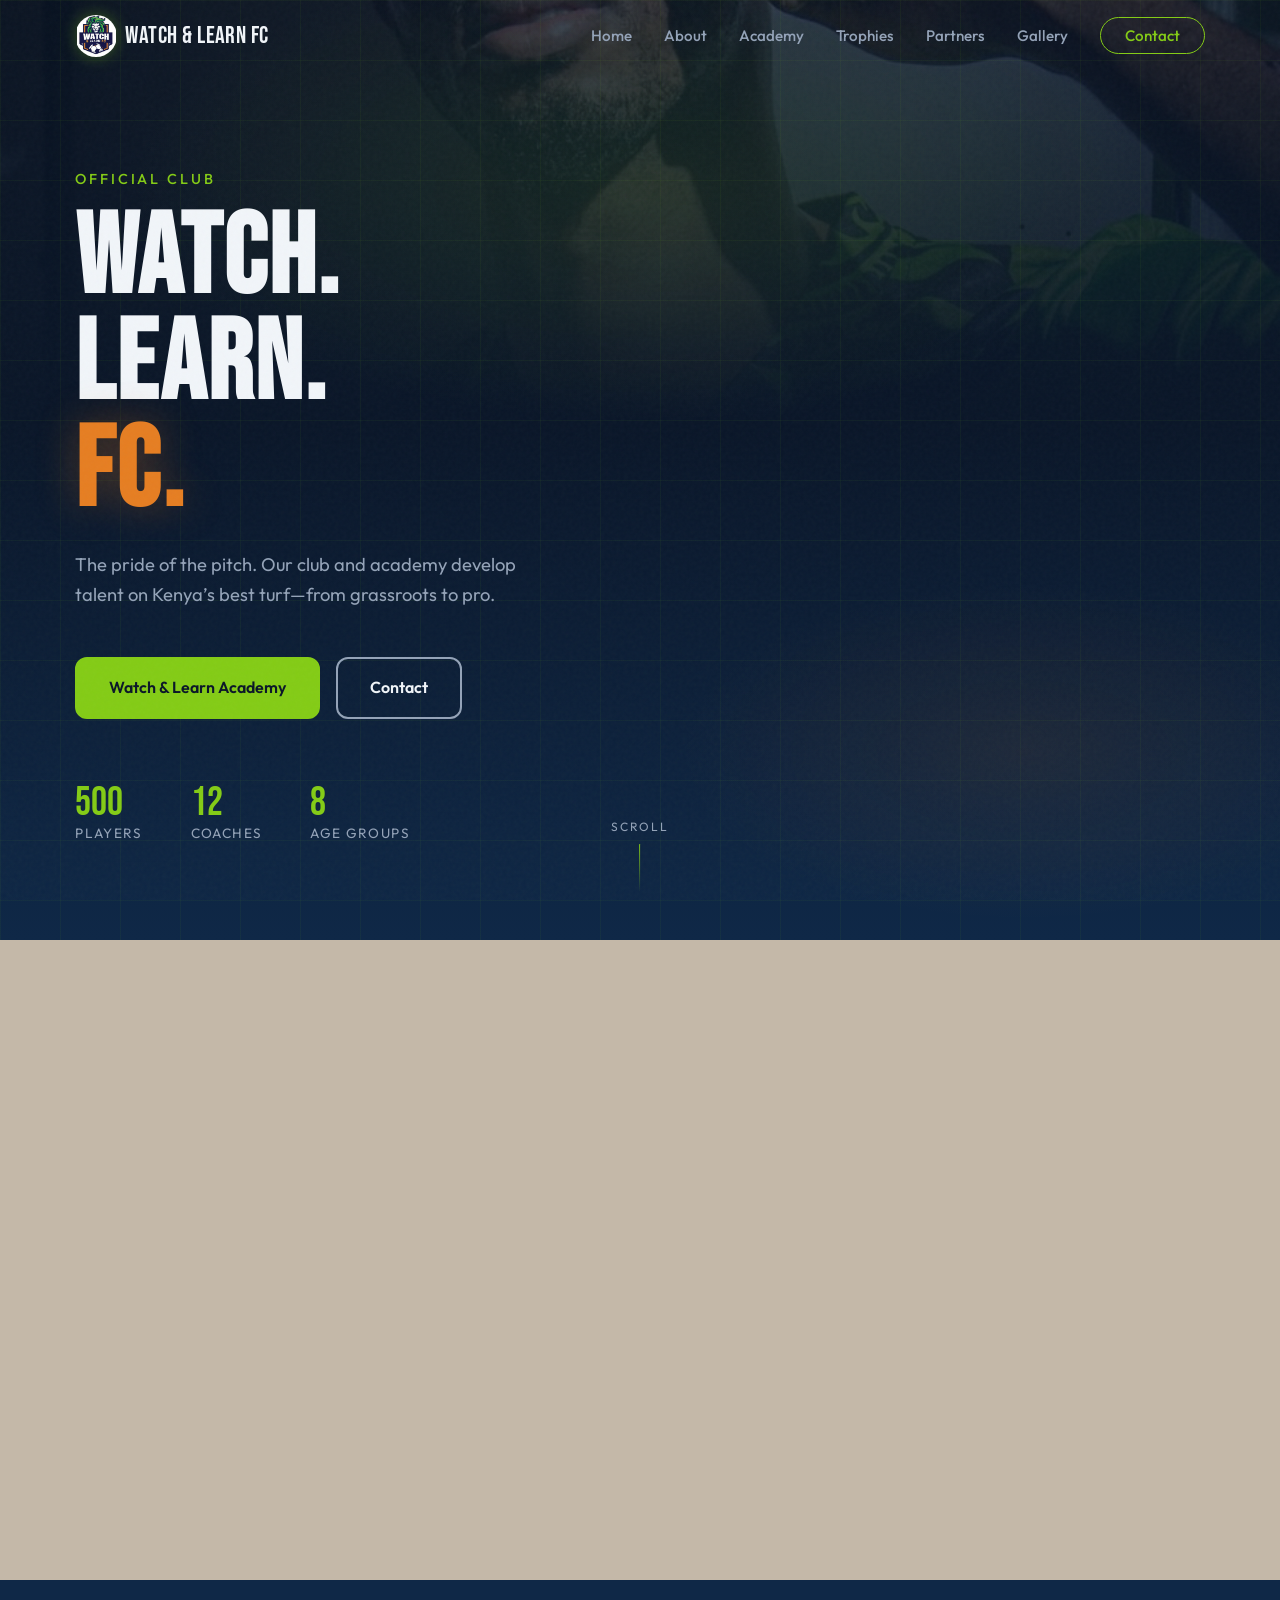
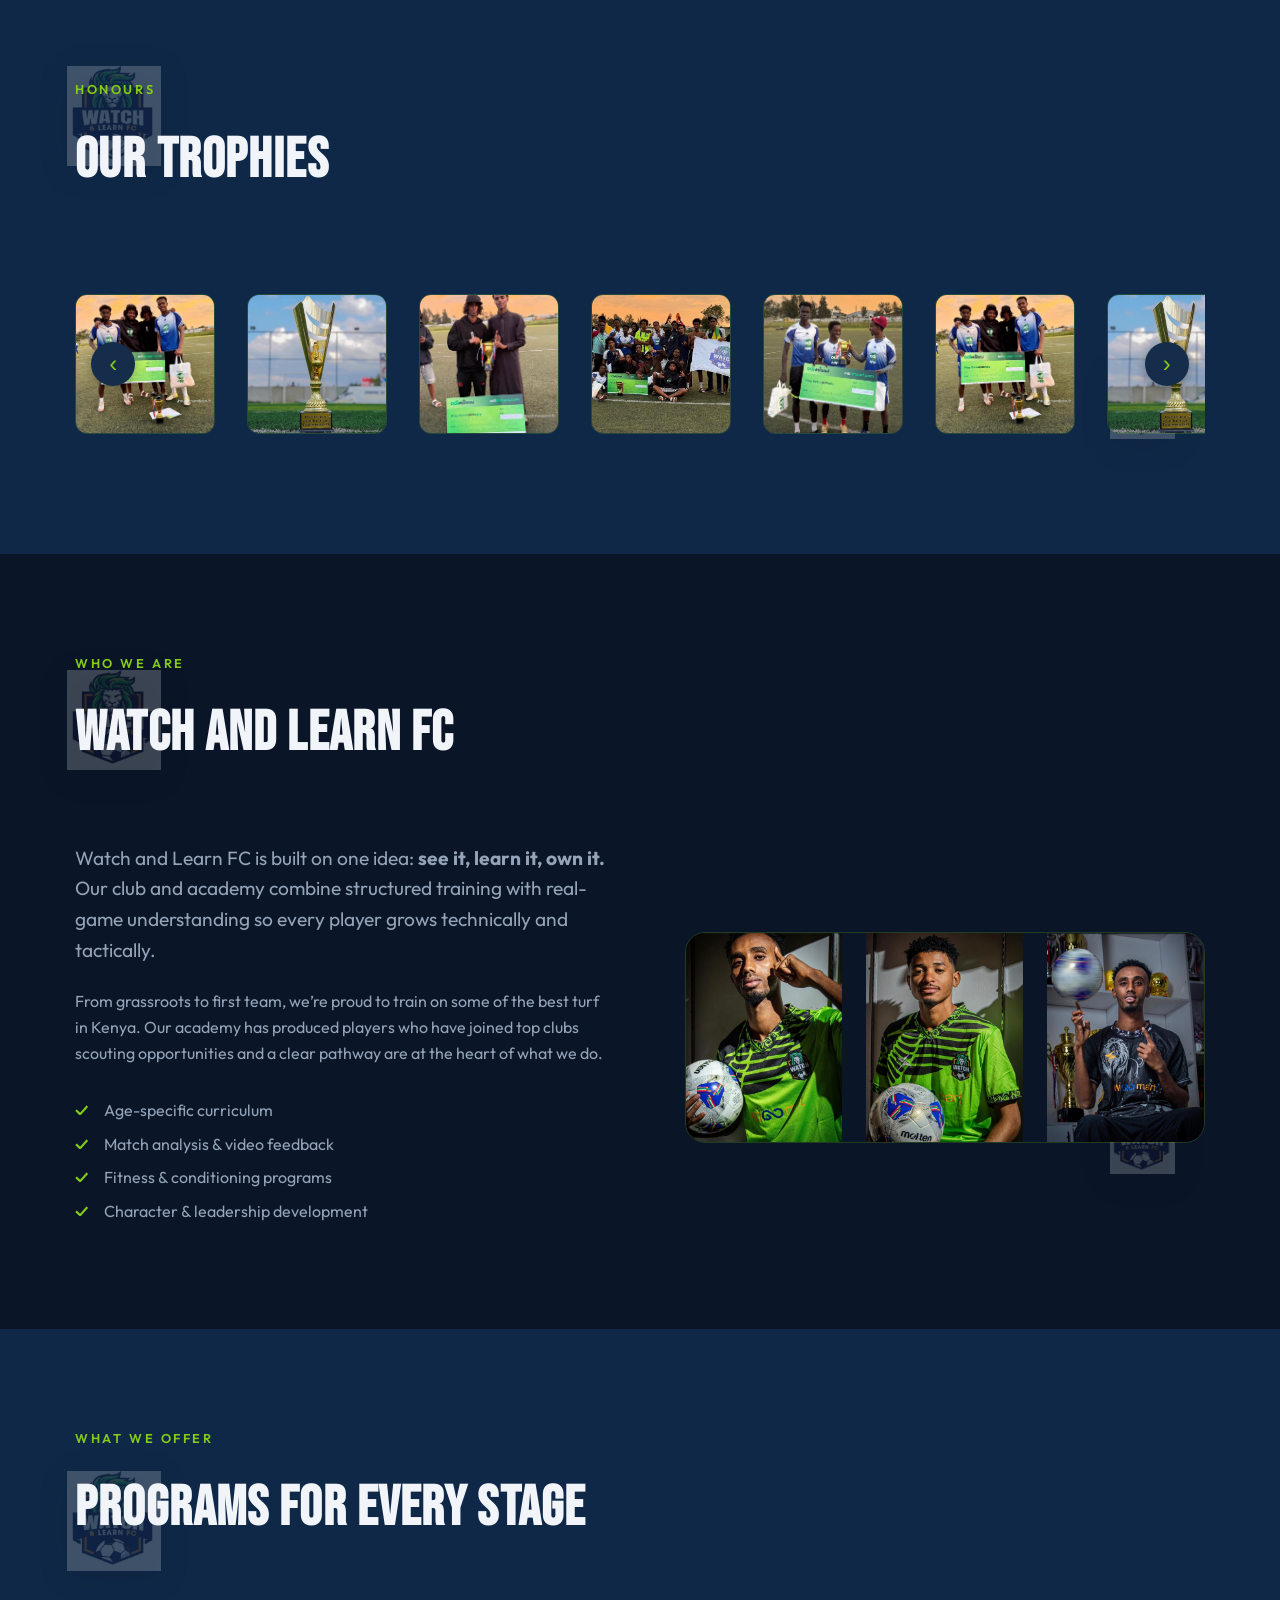
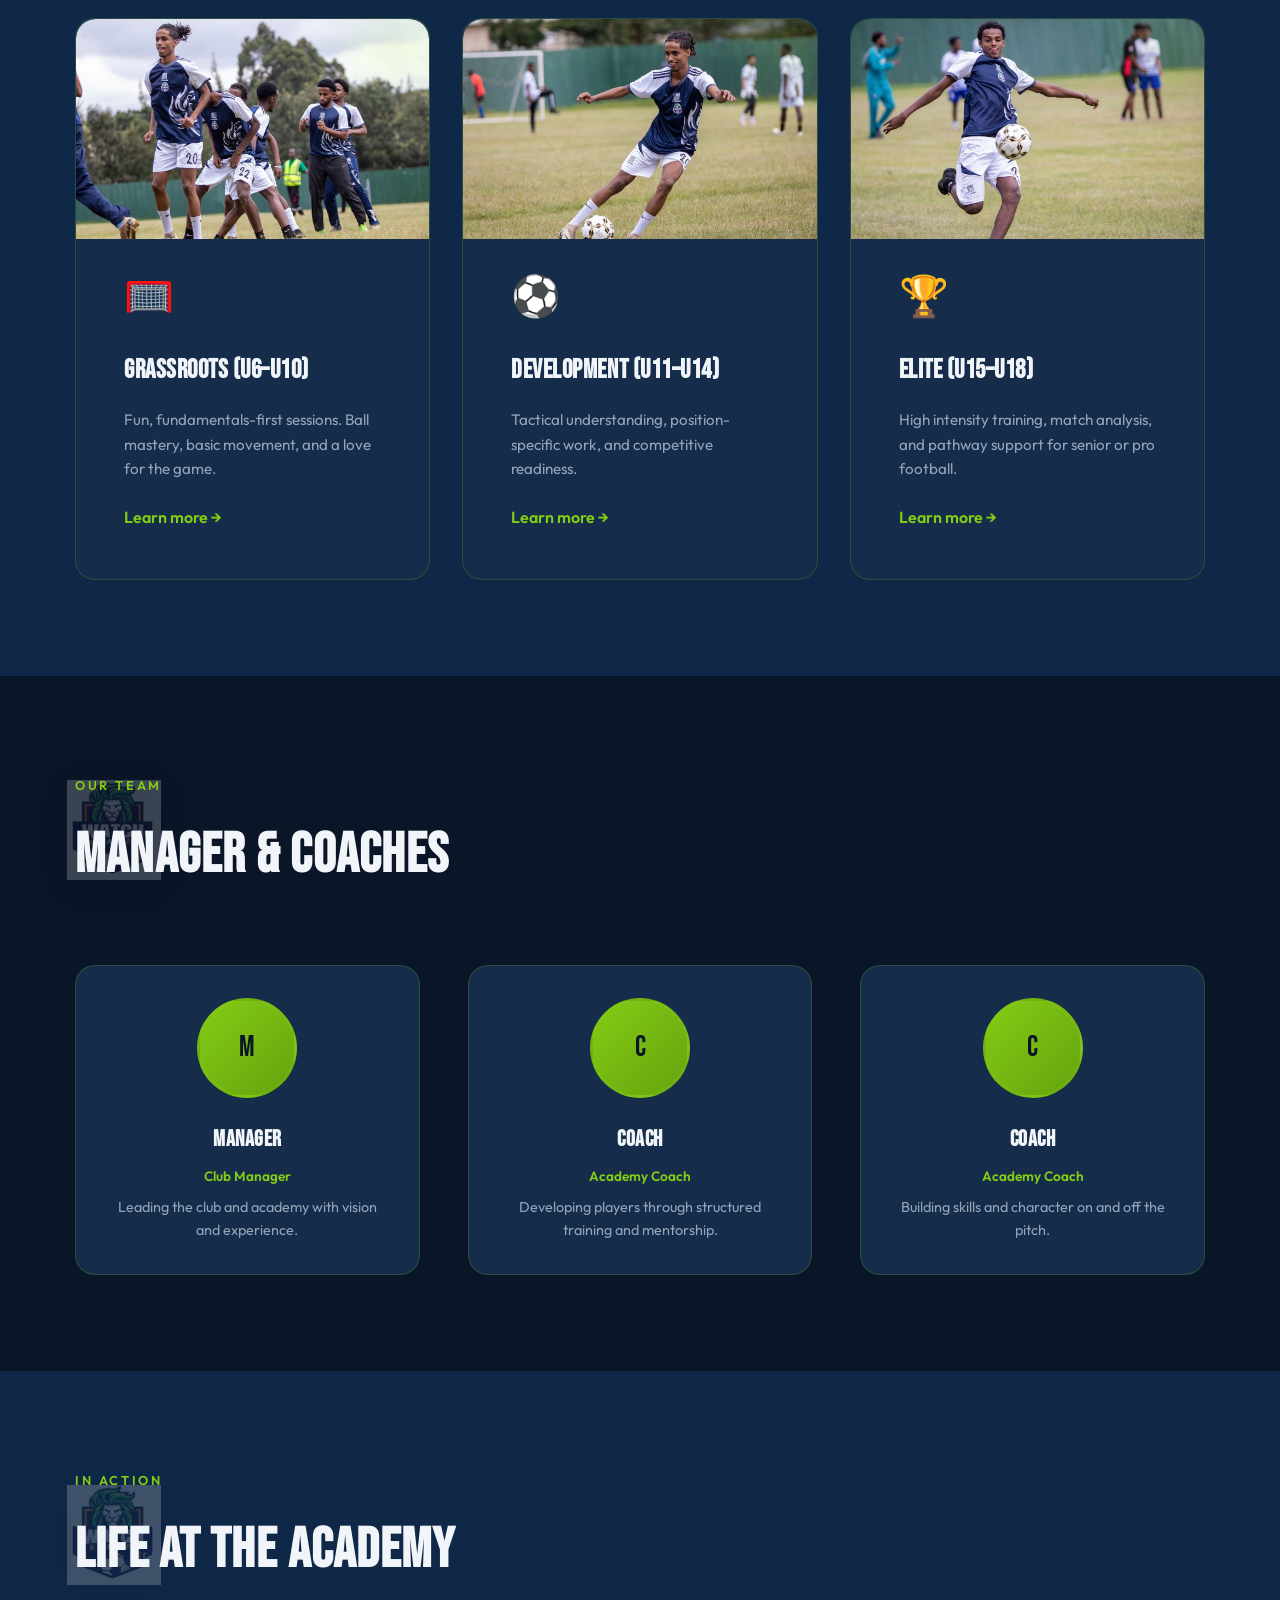
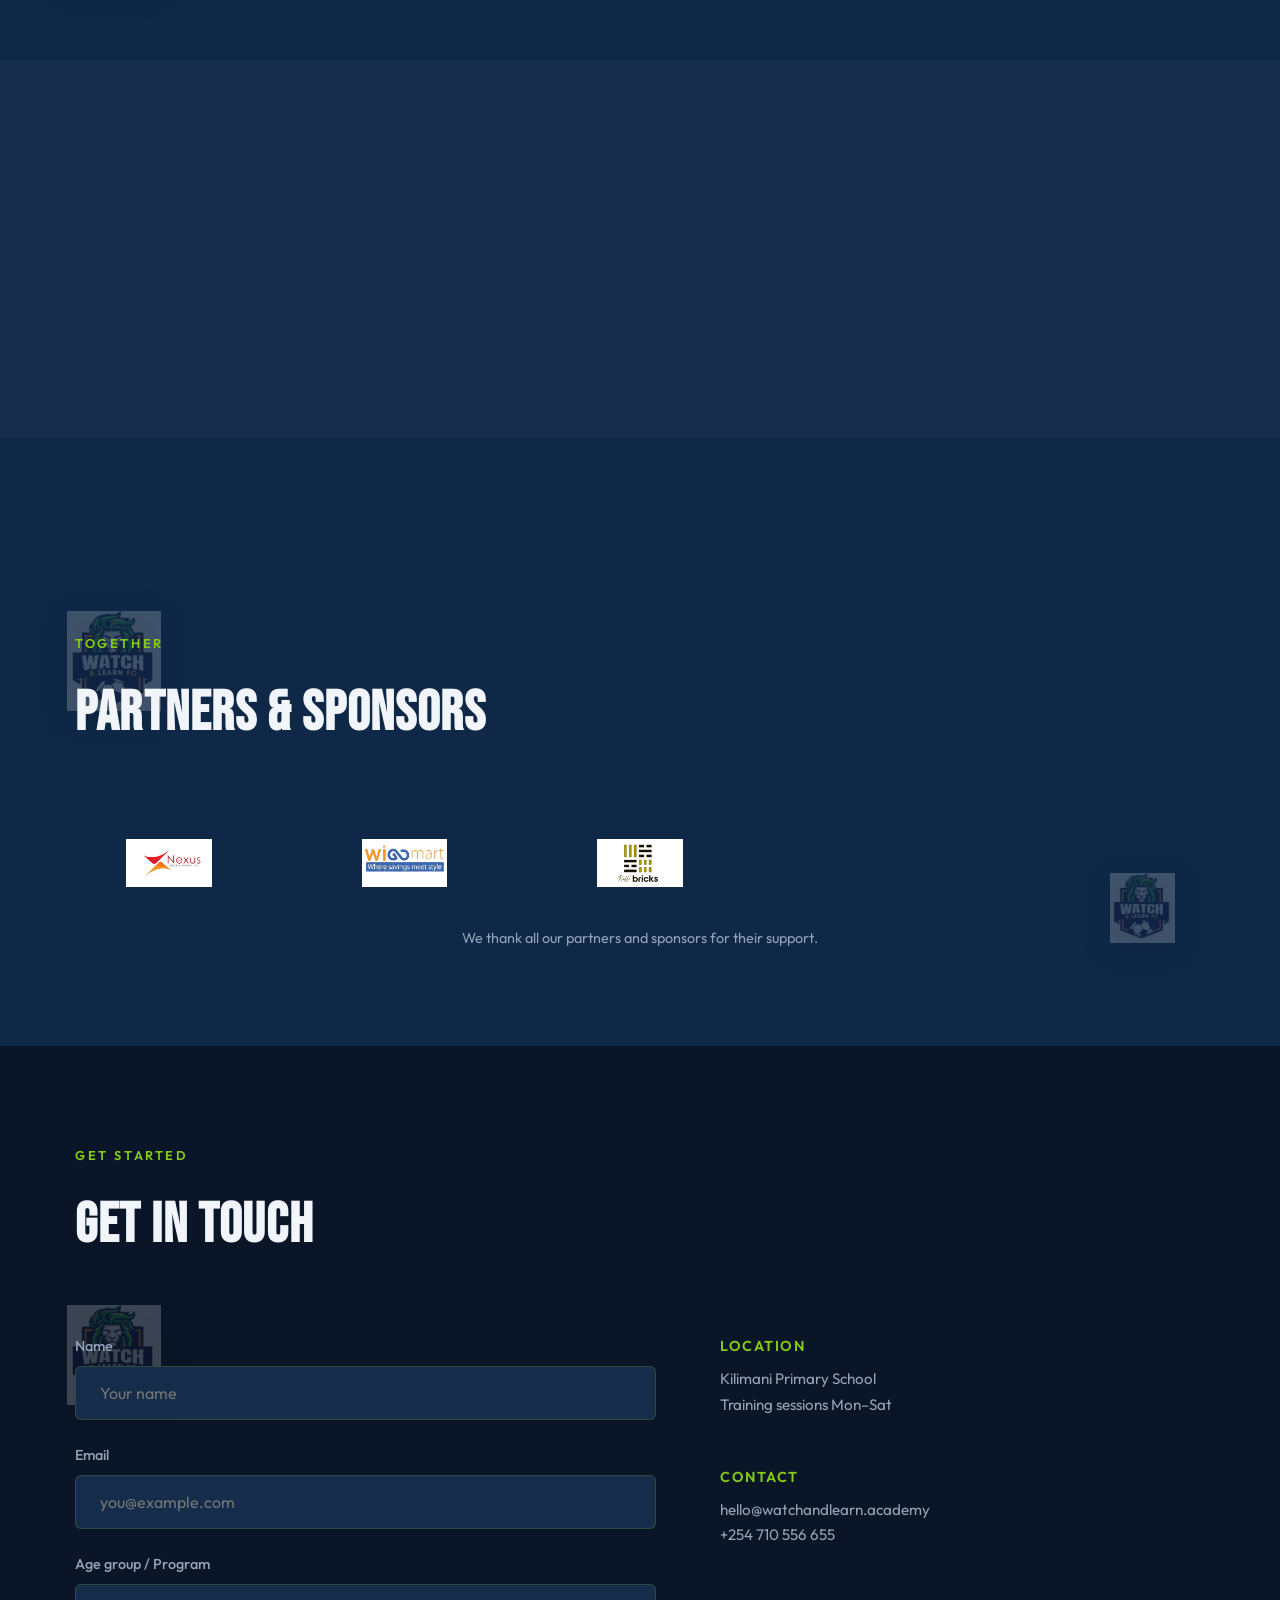
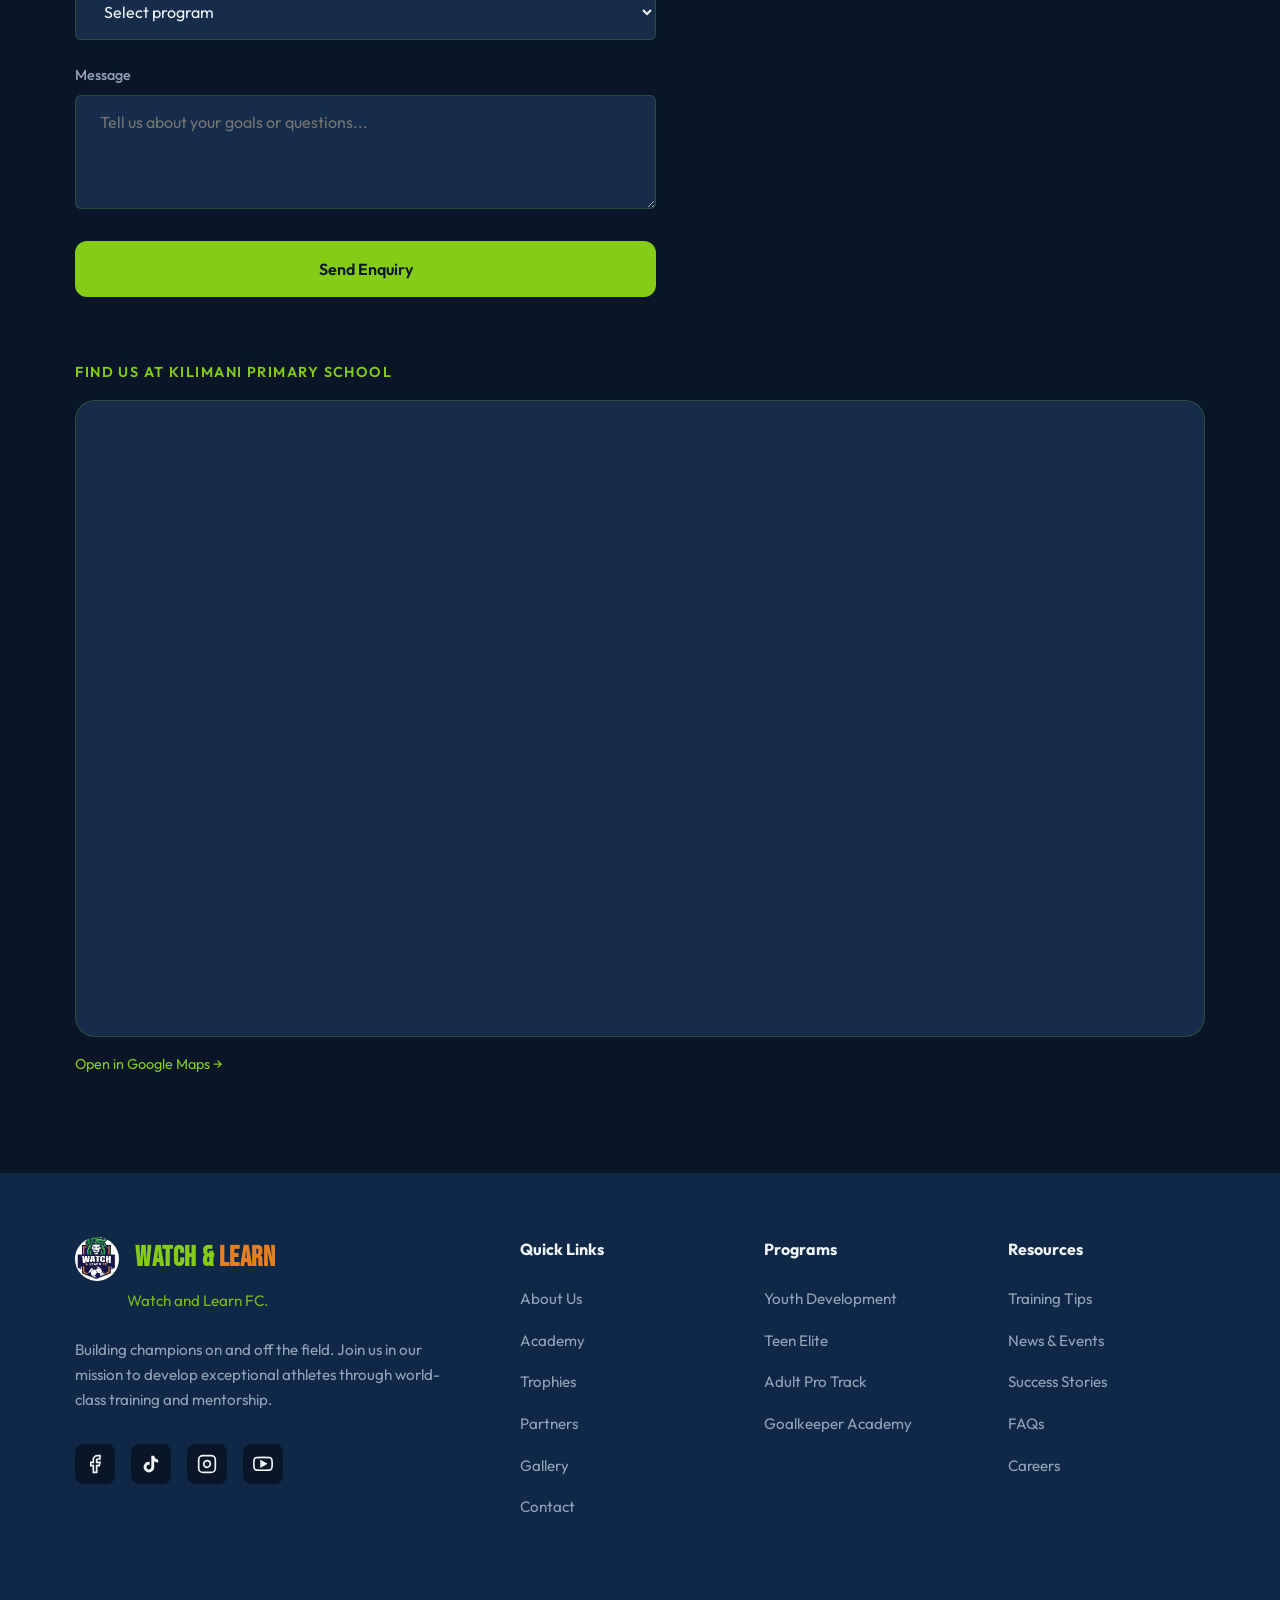
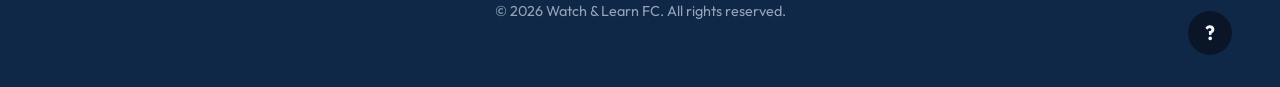
==== commit 5fd0b3f0: "Add files via upload" ====
--- a/index.html
+++ b/index.html
@@ -419,13 +419,29 @@
           <div class="contact-info">
             <div class="contact-block">
               <h4>Location</h4>
-              <p>Academy Grounds, Sports Complex<br />Training sessions Mon–Sat</p>
+              <p>Kilimani Primary School<br />Training sessions Mon–Sat</p>
             </div>
             <div class="contact-block">
               <h4>Contact</h4>
-              <p>hello@watchandlearn.academy<br />+1 (555) 123-4567</p>
-            </div>
-          </div>
+              <p>hello@watchandlearn.academy<br /><a href="tel:+254710556655">+254 710 556 655</a></p>
+            </div>
+          </div>
+        </div>
+        <div class="contact-map-wrap animate-on-scroll">
+          <h4 class="contact-map-title">Find us at Kilimani Primary School</h4>
+          <div class="contact-map">
+            <iframe
+              src="https://www.google.com/maps?q=Kilimani+Primary+School+Nairobi+Kenya&amp;output=embed"
+              width="100%"
+              height="100%"
+              style="border:0;"
+              allowfullscreen=""
+              loading="lazy"
+              referrerpolicy="no-referrer-when-downgrade"
+              title="Map: Kilimani Primary School, Nairobi"
+            ></iframe>
+          </div>
+          <a href="https://www.google.com/maps/search/Kilimani+Primary+School+Nairobi+Kenya" target="_blank" rel="noopener noreferrer" class="contact-map-link">Open in Google Maps →</a>
         </div>
       </div>
     </section>
--- a/styles.css
+++ b/styles.css
@@ -701,6 +701,12 @@
   align-items: center;
 }
 
+.about-content {
+  min-width: 0;
+  max-width: 100%;
+  overflow-wrap: break-word;
+}
+
 .about-lead {
   font-size: 1.2rem;
   color: var(--color-text);
@@ -1608,6 +1614,62 @@
   line-height: 1.7;
 }
 
+.contact-block p a {
+  color: var(--color-text-muted);
+  text-decoration: none;
+  transition: color var(--transition);
+}
+
+.contact-block p a:hover {
+  color: var(--color-primary);
+}
+
+.contact-map-wrap {
+  margin-top: var(--space-2xl);
+  width: 100%;
+}
+
+.contact-map-title {
+  font-size: 0.9rem;
+  font-weight: 600;
+  color: var(--color-primary);
+  text-transform: uppercase;
+  letter-spacing: 0.1em;
+  margin-bottom: var(--space-sm);
+}
+
+.contact-map {
+  position: relative;
+  width: 100%;
+  padding-bottom: 56.25%;
+  height: 0;
+  overflow: hidden;
+  border-radius: var(--radius-lg);
+  border: 1px solid var(--color-border);
+  background: var(--color-surface-2);
+}
+
+.contact-map iframe {
+  position: absolute;
+  left: 0;
+  top: 0;
+  width: 100%;
+  height: 100%;
+}
+
+.contact-map-link {
+  display: inline-block;
+  margin-top: var(--space-sm);
+  font-size: 0.9rem;
+  color: var(--color-primary);
+  text-decoration: none;
+  transition: color var(--transition);
+}
+
+.contact-map-link:hover {
+  color: var(--color-primary-dim);
+}
+
 /* ========== Footer ========== */
 .footer {
   position: relative;
@@ -1767,8 +1829,20 @@
 
 /* ========== Responsive ========== */
 @media (max-width: 1024px) {
+  .about .section-head,
+  .about .about-content,
+  .about .about-content p,
+  .about .about-lead,
+  .about .about-features {
+    max-width: 100%;
+  }
+
   .about-grid {
     grid-template-columns: 1fr;
+  }
+
+  .about-visual {
+    min-width: 0;
   }
 
   .about-card,
@@ -1811,6 +1885,14 @@
 }
 
 @media (max-width: 768px) {
+  .about.section {
+    overflow-x: hidden;
+  }
+
+  .about .container {
+    min-width: 0;
+  }
+
   .nav-list {
     position: fixed;
     top: calc(var(--banner-h) + var(--header-h));
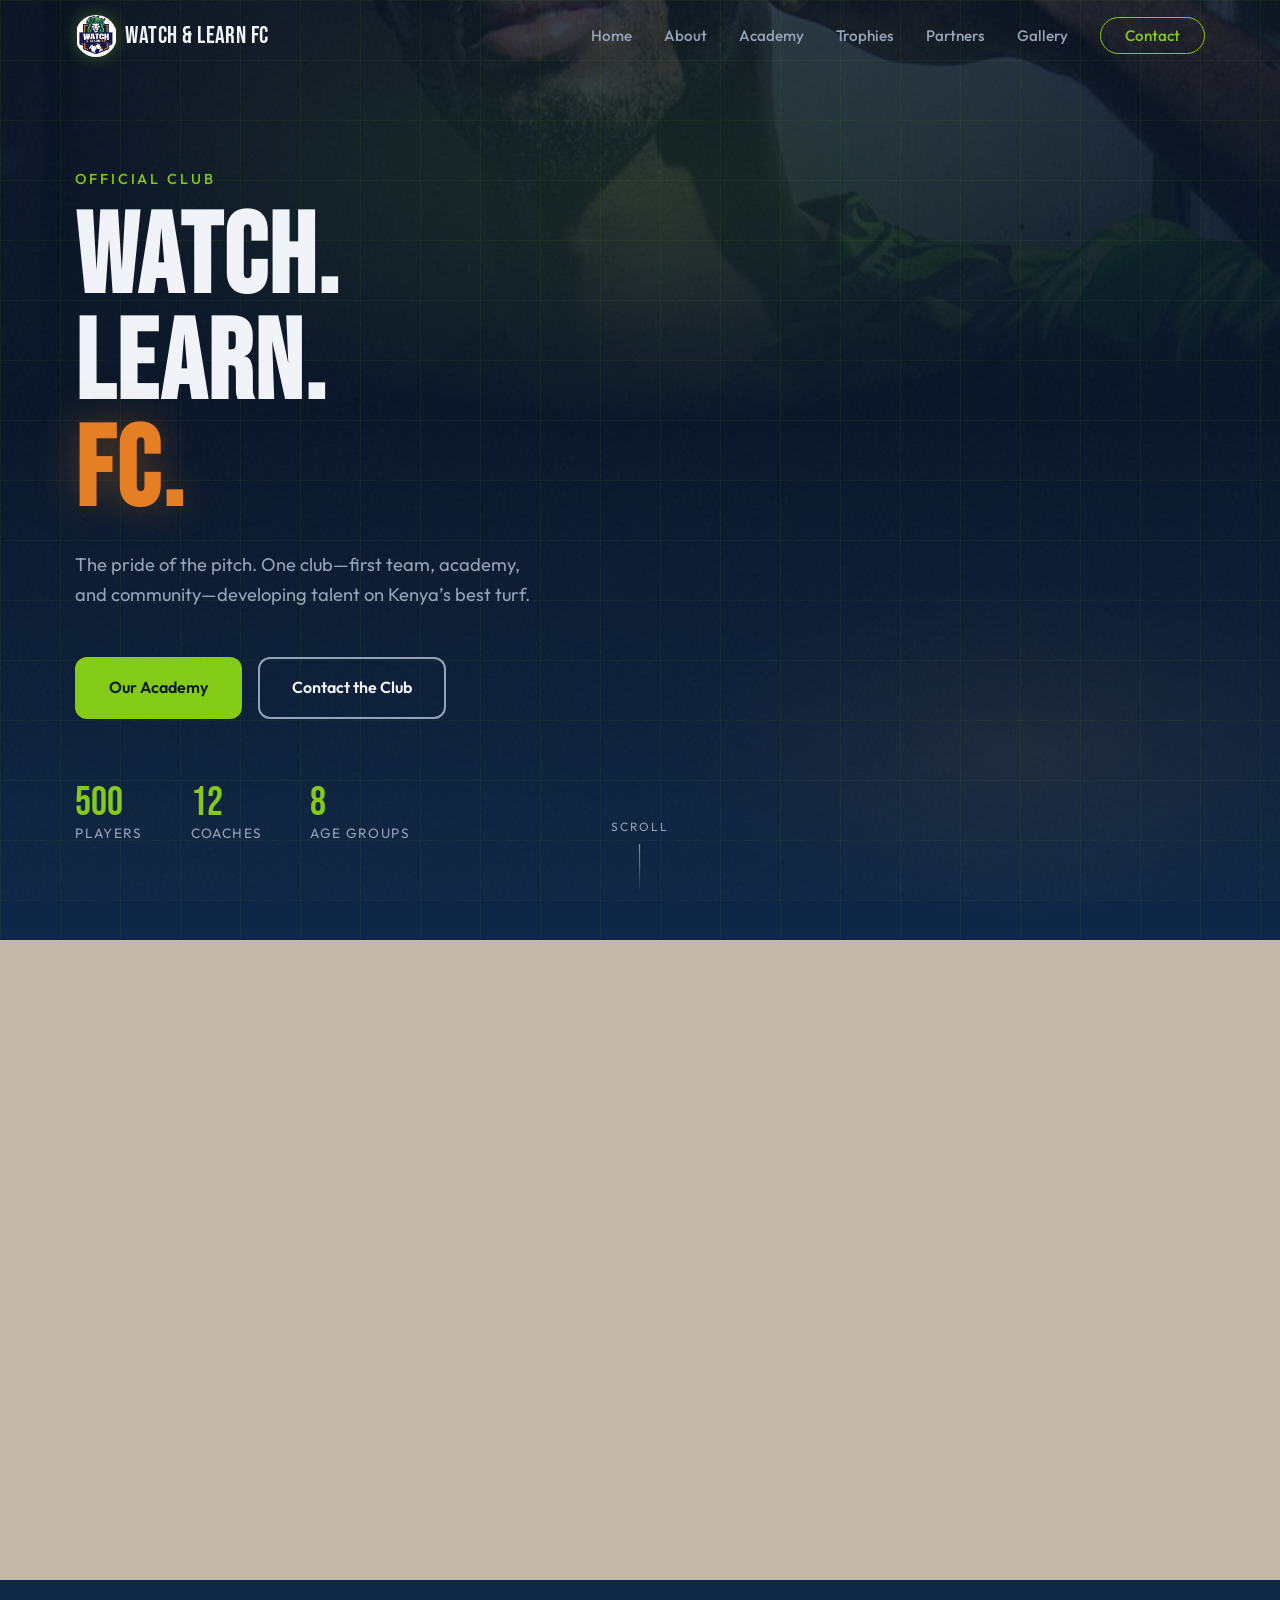
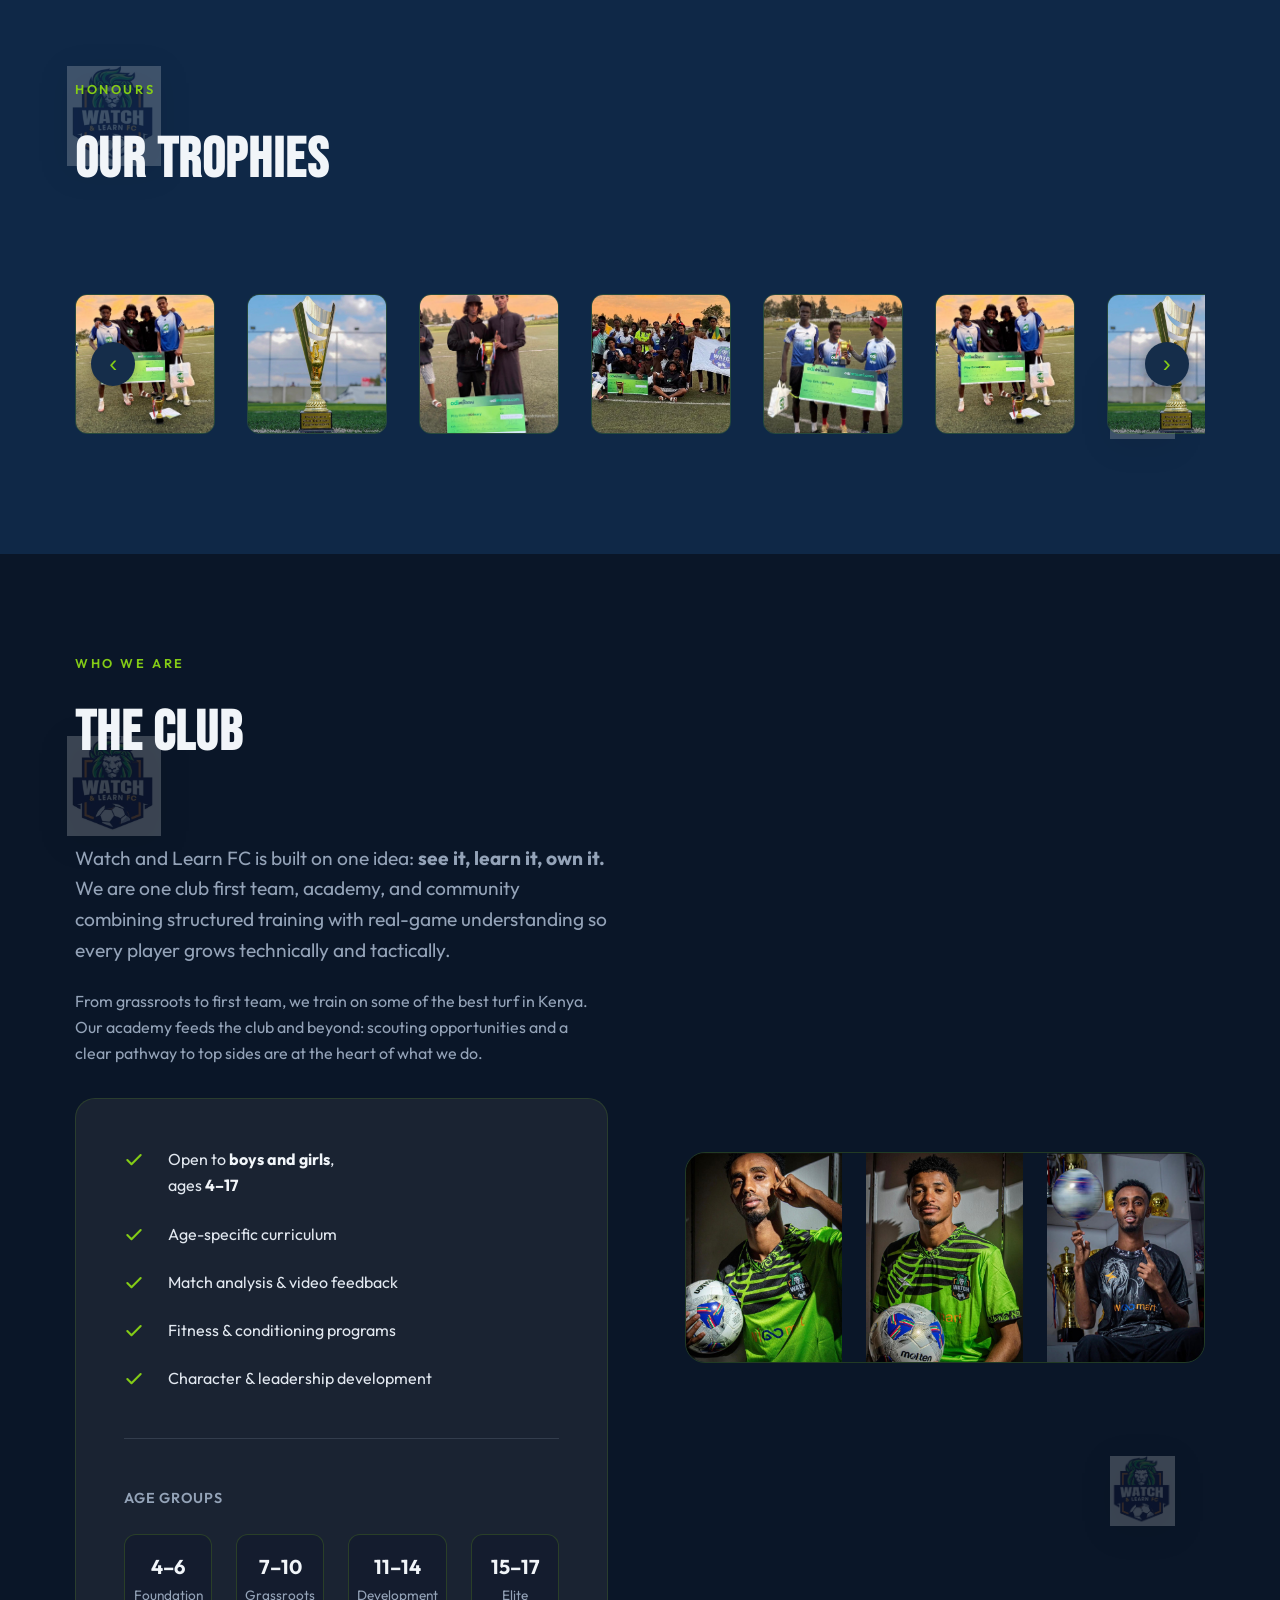
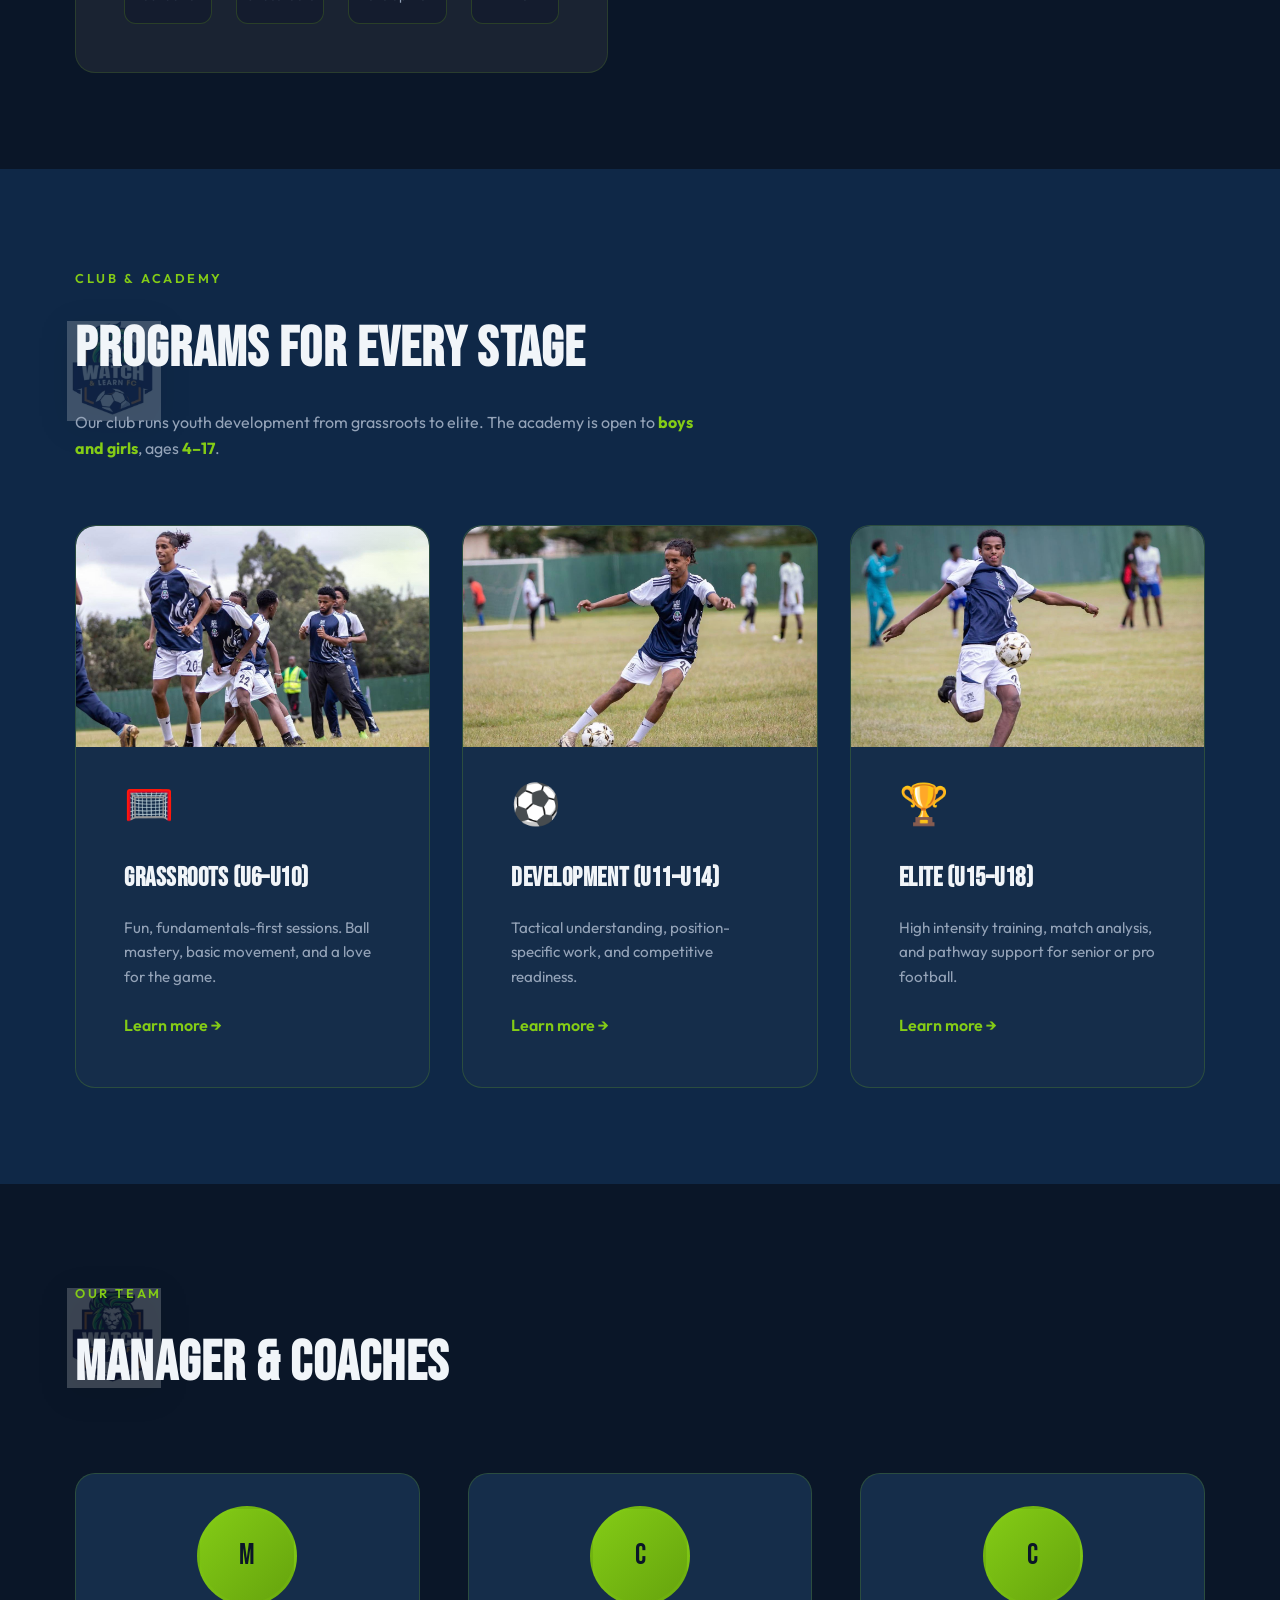
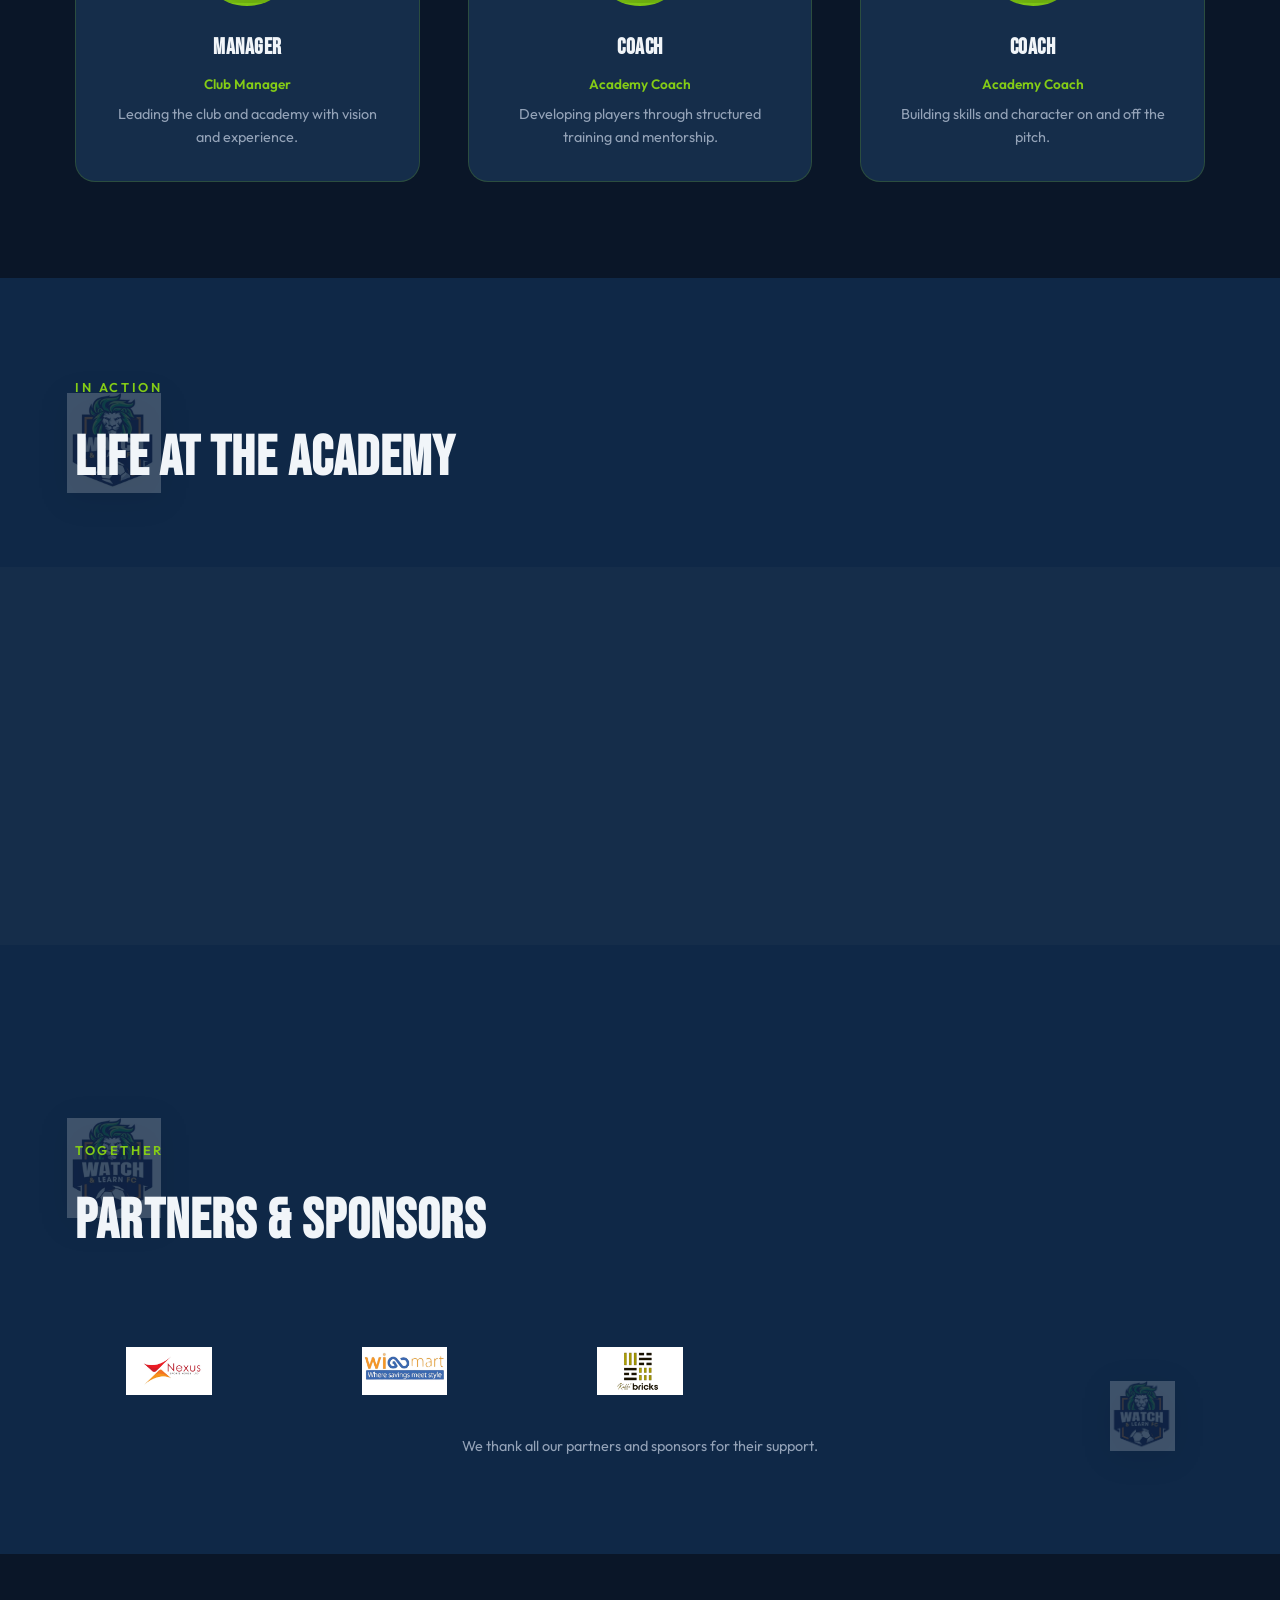
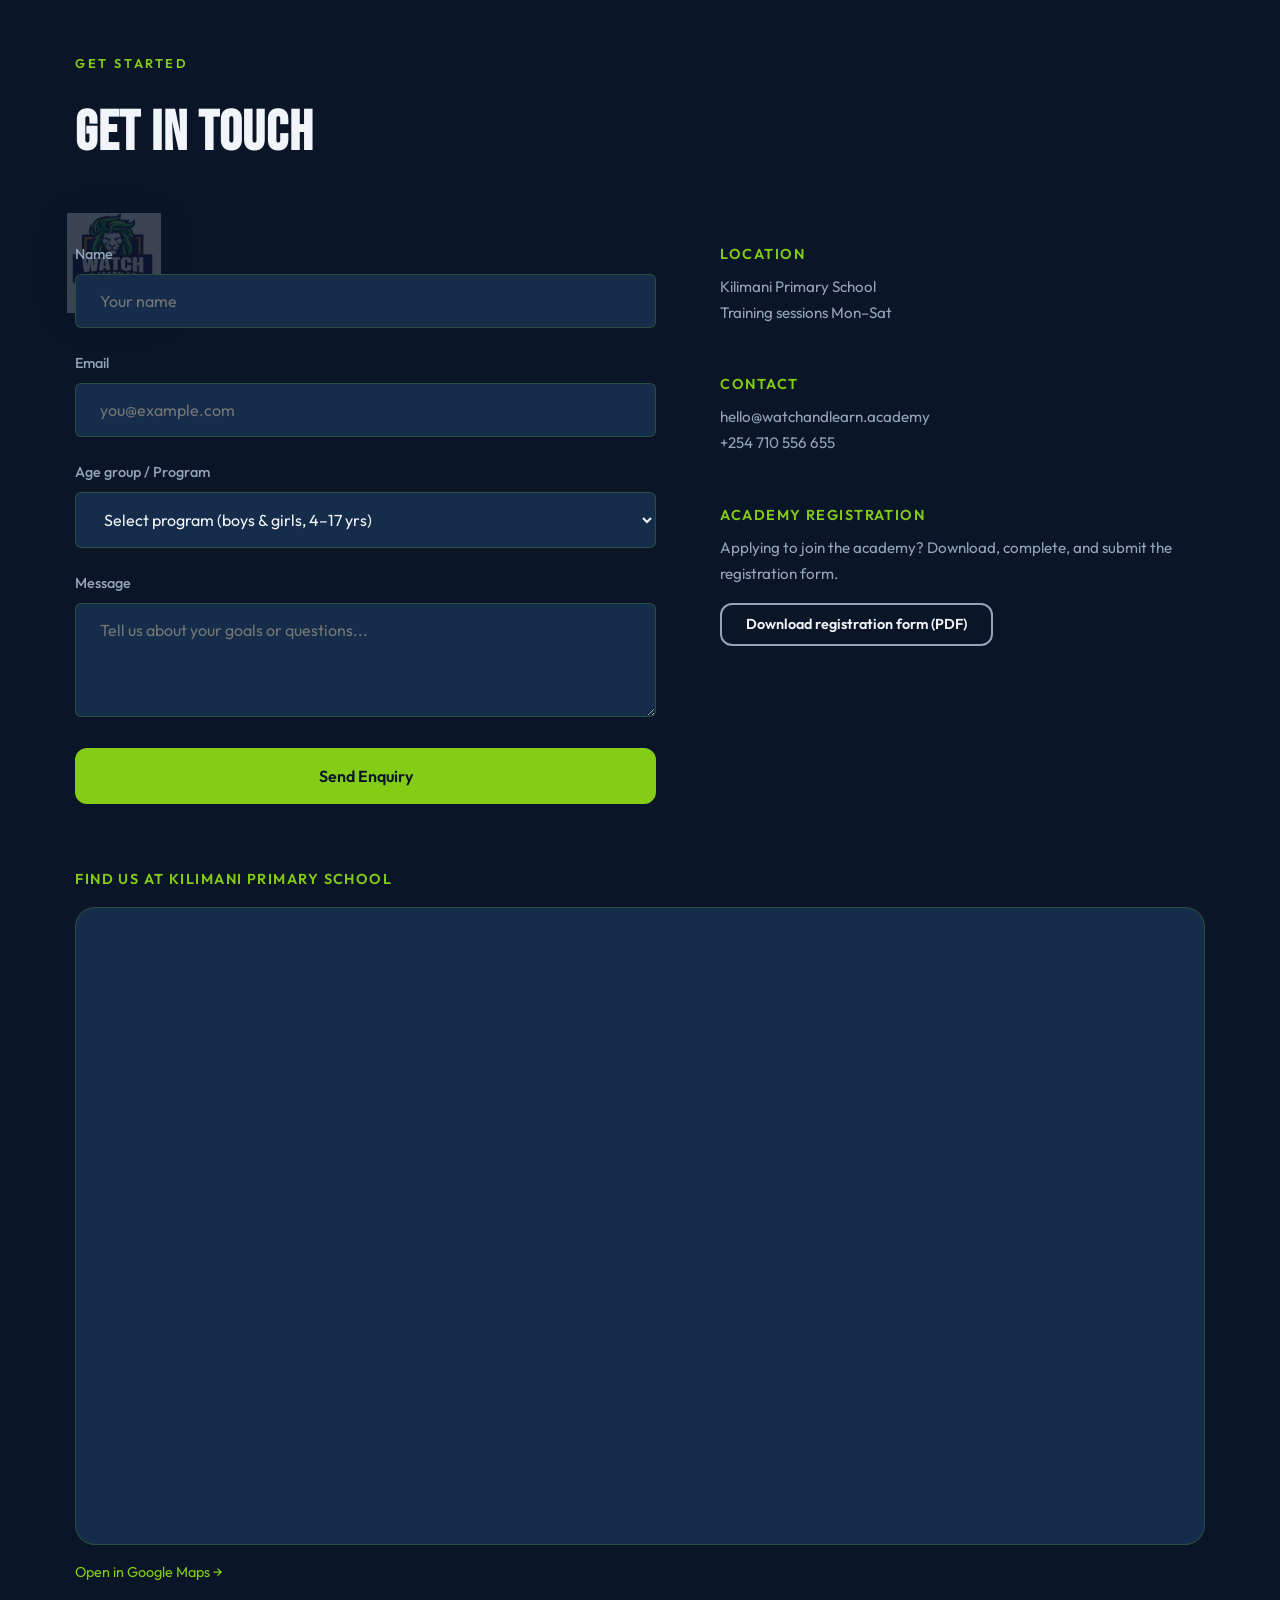
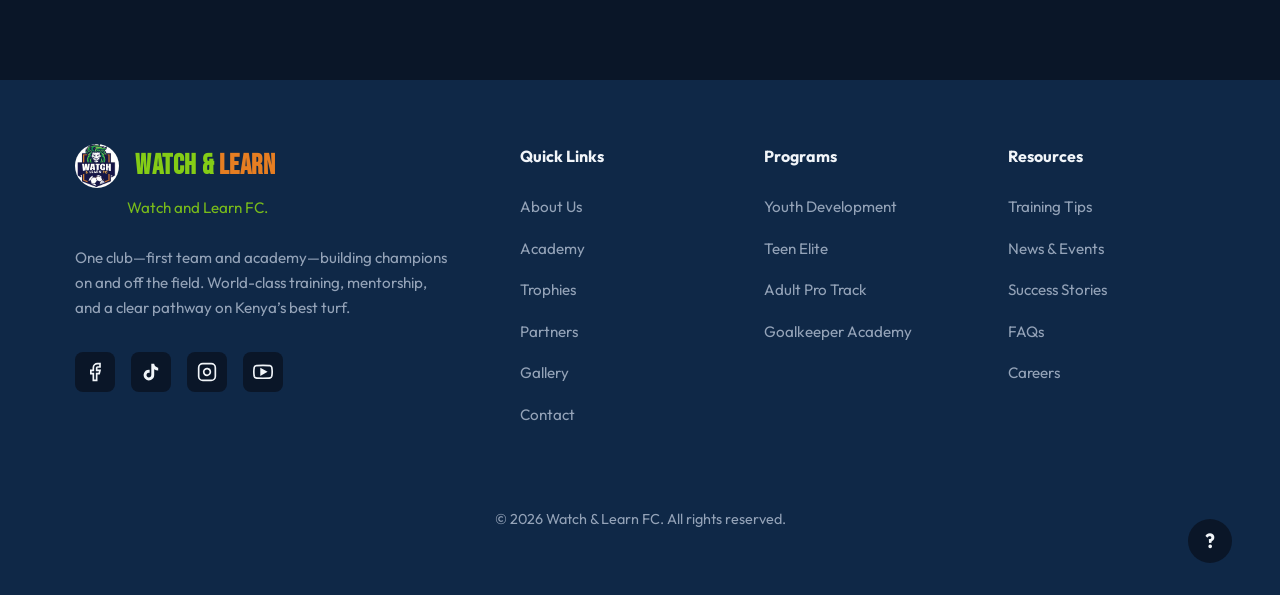
==== commit 9f3746af: "Add files via upload" ====
--- a/index.html
+++ b/index.html
@@ -4,7 +4,7 @@
   <meta charset="UTF-8" />
   <meta name="viewport" content="width=device-width, initial-scale=1.0" />
   <title>Watch and Learn FC | Official Club Website</title>
-  <meta name="description" content="Watch and Learn FC – Official club website. Discover the academy, trophies, partners and join the pride." />
+  <meta name="description" content="Watch and Learn FC – Official club website. First team, academy, trophies, partners. The pride of the pitch in Kenya." />
   <link rel="preconnect" href="https://fonts.googleapis.com" />
   <link rel="preconnect" href="https://fonts.gstatic.com" crossorigin />
   <link href="https://fonts.googleapis.com/css2?family=Bebas+Neue&family=Outfit:wght@300;400;500;600;700&display=swap" rel="stylesheet" />
@@ -51,11 +51,11 @@
           <span class="line accent">FC.</span>
         </h1>
         <p class="hero-desc animate-in" style="--i: 2">
-          The pride of the pitch. Our club and academy develop talent on Kenya’s best turf—from grassroots to pro.
+          The pride of the pitch. One club—first team, academy, and community—developing talent on Kenya’s best turf.
         </p>
         <div class="hero-actions animate-in" style="--i: 3">
-          <a href="academy.html" class="btn btn-primary">Watch & Learn Academy</a>
-          <a href="index.html#contact" class="btn btn-outline">Contact</a>
+          <a href="academy.html" class="btn btn-primary">Our Academy</a>
+          <a href="index.html#contact" class="btn btn-outline">Contact the Club</a>
         </div>
         <div class="hero-stats animate-in" style="--i: 4">
           <div class="stat"><span class="stat-num" data-target="500">0</span><span class="stat-label">Players</span></div>
@@ -71,7 +71,7 @@
 
     <div class="banner-section banner-section--taupe" aria-label="Banner">
       <video class="banner-section__video" autoplay muted loop playsinline>
-        <source src="images/Banner/WhatsApp%20Video%202026-03-05%20at%2012.18.50.mp4" type="video/mp4" />
+        <source src="images/Banner/WhatsApp Video 2026-03-06 at 13.50.46.mp4" type="video/mp4" />
       </video>
     </div>
 
@@ -116,22 +116,34 @@
       <div class="container">
         <div class="section-head animate-on-scroll">
           <span class="section-tag">Who We Are</span>
-          <h2 class="section-title">Watch and Learn FC</h2>
+          <h2 class="section-title">The Club</h2>
         </div>
         <div class="about-grid">
           <div class="about-content animate-on-scroll">
             <p class="about-lead">
-              Watch and Learn FC is built on one idea: <strong>see it, learn it, own it.</strong> Our club and academy combine structured training with real-game understanding so every player grows technically and tactically.
+              Watch and Learn FC is built on one idea: <strong>see it, learn it, own it.</strong> We are one club first team, academy, and community combining structured training with real-game understanding so every player grows technically and tactically.
             </p>
             <p>
-              From grassroots to first team, we’re proud to train on some of the best turf in Kenya. Our academy has produced players who have joined top clubs scouting opportunities and a clear pathway are at the heart of what we do.
+              From grassroots to first team, we train on some of the best turf in Kenya. Our academy feeds the club and beyond: scouting opportunities and a clear pathway to top sides are at the heart of what we do.
             </p>
-            <ul class="about-features">
-              <li><span class="check">✓</span> Age-specific curriculum</li>
-              <li><span class="check">✓</span> Match analysis & video feedback</li>
-              <li><span class="check">✓</span> Fitness & conditioning programs</li>
-              <li><span class="check">✓</span> Character & leadership development</li>
-            </ul>
+            <div class="about-features-block animate-on-scroll">
+              <ul class="about-features about-features--dark">
+                <li class="about-features-item--age"><span class="check" aria-hidden="true"><svg width="20" height="20" viewBox="0 0 24 24" fill="none" stroke="currentColor" stroke-width="2.5" stroke-linecap="round" stroke-linejoin="round"><polyline points="20 6 9 17 4 12"/></svg></span> <span class="about-features-age-text">Open to <strong>boys and girls</strong>,<br>ages <strong>4–17</strong></span></li>
+                <li><span class="check" aria-hidden="true"><svg width="20" height="20" viewBox="0 0 24 24" fill="none" stroke="currentColor" stroke-width="2.5" stroke-linecap="round" stroke-linejoin="round"><polyline points="20 6 9 17 4 12"/></svg></span> Age-specific curriculum</li>
+                <li><span class="check" aria-hidden="true"><svg width="20" height="20" viewBox="0 0 24 24" fill="none" stroke="currentColor" stroke-width="2.5" stroke-linecap="round" stroke-linejoin="round"><polyline points="20 6 9 17 4 12"/></svg></span> Match analysis & video feedback</li>
+                <li><span class="check" aria-hidden="true"><svg width="20" height="20" viewBox="0 0 24 24" fill="none" stroke="currentColor" stroke-width="2.5" stroke-linecap="round" stroke-linejoin="round"><polyline points="20 6 9 17 4 12"/></svg></span> Fitness & conditioning programs</li>
+                <li><span class="check" aria-hidden="true"><svg width="20" height="20" viewBox="0 0 24 24" fill="none" stroke="currentColor" stroke-width="2.5" stroke-linecap="round" stroke-linejoin="round"><polyline points="20 6 9 17 4 12"/></svg></span> Character & leadership development</li>
+              </ul>
+              <div class="age-groups-breakdown">
+                <h4 class="age-groups-title">Age groups</h4>
+                <div class="age-groups-grid">
+                  <div class="age-group-item"><span class="age-group-range">4–6</span><span class="age-group-label">Foundation</span></div>
+                  <div class="age-group-item"><span class="age-group-range">7–10</span><span class="age-group-label">Grassroots</span></div>
+                  <div class="age-group-item"><span class="age-group-range">11–14</span><span class="age-group-label">Development</span></div>
+                  <div class="age-group-item"><span class="age-group-range">15–17</span><span class="age-group-label">Elite</span></div>
+                </div>
+              </div>
+            </div>
           </div>
           <div class="about-visual animate-on-scroll">
             <div class="about-players" aria-label="Watch and Learn FC players">
@@ -165,8 +177,9 @@
       </div>
       <div class="container">
         <div class="section-head animate-on-scroll">
-          <span class="section-tag">What We Offer</span>
+          <span class="section-tag">Club & Academy</span>
           <h2 class="section-title">Programs for Every Stage</h2>
+          <p class="programs-intro">Our club runs youth development from grassroots to elite. The academy is open to <strong>boys and girls</strong>, ages <strong>4–17</strong>.</p>
         </div>
         <div class="programs-grid">
           <article class="program-card animate-on-scroll">
@@ -404,10 +417,11 @@
             <div class="form-row">
               <label for="age-group">Age group / Program</label>
               <select id="age-group" name="age_group">
-                <option value="">Select program</option>
-                <option value="grassroots">Grassroots (U6–U10)</option>
-                <option value="development">Development (U11–U14)</option>
-                <option value="elite">Elite (U15–U18)</option>
+                <option value="">Select program (boys &amp; girls, 4–17 yrs)</option>
+                <option value="4-6">4–6 years</option>
+                <option value="grassroots">Grassroots 7–10 yrs (U6–U10)</option>
+                <option value="development">Development 11–14 yrs (U11–U14)</option>
+                <option value="elite">Elite 15–17 yrs (U15–U17)</option>
               </select>
             </div>
             <div class="form-row">
@@ -424,6 +438,11 @@
             <div class="contact-block">
               <h4>Contact</h4>
               <p>hello@watchandlearn.academy<br /><a href="tel:+254710556655">+254 710 556 655</a></p>
+            </div>
+            <div class="contact-block contact-block--form">
+              <h4>Academy registration</h4>
+              <p>Applying to join the academy? Download, complete, and submit the registration form.</p>
+              <a href="forms/WATCH_LEARN_Academy_Registration_Form.pdf" class="btn btn-outline btn-sm" download target="_blank" rel="noopener noreferrer">Download registration form (PDF)</a>
             </div>
           </div>
         </div>
@@ -460,7 +479,7 @@
           </a>
           <p class="footer-subtitle">Watch and Learn FC.</p>
           <p class="footer-mission">
-            Building champions on and off the field. Join us in our mission to develop exceptional athletes through world-class training and mentorship.
+            One club—first team and academy—building champions on and off the field. World-class training, mentorship, and a clear pathway on Kenya’s best turf.
           </p>
           <div class="footer-social">
             <a href="#" class="footer-social-link" aria-label="Facebook">
--- a/styles.css
+++ b/styles.css
@@ -249,6 +249,11 @@
 
 .btn-block { width: 100%; }
 
+.btn-sm {
+  padding: var(--space-xs) var(--space-md);
+  font-size: 0.9rem;
+}
+
 /* ========== Hero ========== */
 .hero {
   position: relative;
@@ -497,6 +502,18 @@
   max-width: 640px;
 }
 
+.programs-admission,
+.programs-intro {
+  margin-top: var(--space-sm);
+  font-size: 1rem;
+  color: var(--color-text-muted);
+}
+
+.programs-admission strong,
+.programs-intro strong {
+  color: var(--color-primary);
+}
+
 /* Scroll-trigger animation */
 .animate-on-scroll {
   opacity: 0;
@@ -528,6 +545,63 @@
 .banner-section__video {
   min-height: 180px;
   background: #c4b8a8;
+}
+
+/* Banner with picture wallpaper + text overlay */
+.banner-section--wallpaper {
+  position: relative;
+  min-height: 320px;
+  display: flex;
+  align-items: center;
+  justify-content: center;
+  overflow: hidden;
+  line-height: 1.4;
+}
+
+.banner-section__bg {
+  position: absolute;
+  inset: 0;
+  background-size: cover;
+  background-position: center;
+  background-repeat: no-repeat;
+}
+
+.banner-section__overlay {
+  position: absolute;
+  inset: 0;
+  background: linear-gradient(to bottom, rgba(10, 22, 40, 0.6), rgba(10, 22, 40, 0.85));
+}
+
+.banner-section__content {
+  position: relative;
+  z-index: 1;
+  text-align: center;
+  padding: var(--space-2xl) var(--space-md);
+  max-width: 640px;
+}
+
+.banner-section__tag {
+  display: block;
+  font-size: 0.85rem;
+  font-weight: 600;
+  letter-spacing: 0.15em;
+  text-transform: uppercase;
+  color: var(--color-primary);
+  margin-bottom: var(--space-sm);
+}
+
+.banner-section__title {
+  font-family: var(--font-display);
+  font-size: clamp(2rem, 6vw, 3.2rem);
+  letter-spacing: 0.02em;
+  color: var(--color-text);
+  margin-bottom: var(--space-sm);
+}
+
+.banner-section__desc {
+  font-size: 1.1rem;
+  color: var(--color-text-muted);
+  margin: 0;
 }
 
 /* ========== Trophies marquee (right to left) ========== */
@@ -736,6 +810,115 @@
   font-weight: 700;
 }
 
+/* Dark block: age/features list (navy bg, green checkmarks, light text) */
+.about-features-block {
+  margin-top: var(--space-lg);
+  background: #1a2332;
+  border-radius: var(--radius-lg);
+  padding: var(--space-xl);
+  border: 1px solid rgba(132, 204, 22, 0.15);
+}
+
+.about-features--dark {
+  list-style: none;
+  margin: 0;
+  padding: 0;
+}
+
+.about-features--dark li {
+  display: flex;
+  align-items: flex-start;
+  gap: var(--space-md);
+  color: #e2e8f0;
+  margin-bottom: var(--space-md);
+  font-size: 1rem;
+  line-height: 1.5;
+}
+
+.about-features--dark li:last-child {
+  margin-bottom: 0;
+}
+
+.about-features--dark .check {
+  flex-shrink: 0;
+  color: #84cc16;
+  display: inline-flex;
+  align-items: center;
+  justify-content: center;
+  margin-top: 0.15em;
+}
+
+.about-features-item--age .about-features-age-text {
+  line-height: 1.6;
+  min-width: 0;
+}
+
+.about-features-item--age strong {
+  white-space: nowrap;
+}
+
+.about-features--dark .check svg {
+  display: block;
+}
+
+.about-features--dark strong {
+  color: #f1f5f9;
+  font-weight: 700;
+}
+
+/* Age groups breakdown (4–6, 7–10, 11–14, 15–17) */
+.age-groups-breakdown {
+  margin-top: var(--space-xl);
+  padding-top: var(--space-xl);
+  border-top: 1px solid rgba(148, 163, 184, 0.2);
+}
+
+.age-groups-title {
+  font-size: 0.9rem;
+  font-weight: 600;
+  color: var(--color-text-muted);
+  text-transform: uppercase;
+  letter-spacing: 0.05em;
+  margin-bottom: var(--space-md);
+}
+
+.age-groups-grid {
+  display: grid;
+  grid-template-columns: repeat(4, 1fr);
+  gap: var(--space-md);
+}
+
+.age-group-item {
+  text-align: center;
+  padding: var(--space-sm) var(--space-xs);
+  background: rgba(15, 23, 42, 0.5);
+  border-radius: var(--radius-md);
+  border: 1px solid rgba(132, 204, 22, 0.2);
+  display: flex;
+  flex-direction: column;
+  gap: 2px;
+}
+
+.age-group-range {
+  font-size: 1.25rem;
+  font-weight: 700;
+  color: #f1f5f9;
+}
+
+.age-group-label {
+  font-size: 0.85rem;
+  color: var(--color-text-muted);
+}
+
+@media (max-width: 640px) {
+  .age-groups-grid {
+    grid-template-columns: repeat(2, 1fr);
+  }
+  .about-features-block {
+    padding: var(--space-lg);
+  }
+}
+
 .about-players {
   display: grid;
   grid-template-columns: repeat(3, 1fr);
@@ -1285,6 +1468,15 @@
   line-height: 1.65;
 }
 
+.academy-hero-form-link {
+  margin-top: var(--space-lg);
+  display: inline-block;
+}
+
+.academy-about .about-features-block {
+  margin-bottom: var(--space-2xl);
+}
+
 .academy-detail-grid {
   display: grid;
   grid-template-columns: repeat(auto-fit, minmax(260px, 1fr));
@@ -1466,13 +1658,21 @@
 }
 
 .success-cta {
-  color: var(--color-text-muted);
+  color: var(--color-text);
   font-size: 0.95rem;
-  line-height: 1.65;
-  padding: var(--space-md);
-  background: var(--color-surface-2);
-  border-radius: var(--radius-md);
+  line-height: 1.7;
+  padding: var(--space-lg) var(--space-xl);
+  background: #1a213d;
+  border-radius: var(--radius-lg);
   border-left: 4px solid var(--color-primary);
+  box-shadow: 0 4px 20px rgba(0, 0, 0, 0.2);
+}
+
+.success-cta strong {
+  color: var(--color-text);
+  font-weight: 700;
+  display: block;
+  margin-bottom: 0.35em;
 }
 
 .trophies-intro {
@@ -1542,6 +1742,40 @@
 .academy-cta-inner p {
   color: var(--color-text-muted);
   margin-bottom: var(--space-lg);
+}
+
+.academy-cta-buttons {
+  display: flex;
+  flex-wrap: wrap;
+  gap: var(--space-sm);
+  justify-content: center;
+}
+
+/* CTA download button: lime green, dark text, prominent */
+.btn-cta-download {
+  background: #8bc34a;
+  color: #1a213d;
+  border: none;
+  border-radius: 24px;
+  padding: 1rem 2rem;
+  font-weight: 600;
+  font-size: 1rem;
+  text-align: center;
+  line-height: 1.4;
+  box-shadow: 0 4px 14px rgba(139, 195, 74, 0.25);
+  transition: background 0.2s ease, box-shadow 0.2s ease, transform 0.15s ease;
+}
+
+.btn-cta-download:hover {
+  background: #9ccc65;
+  color: #1a213d;
+  box-shadow: 0 6px 24px rgba(139, 195, 74, 0.35);
+  transform: translateY(-1px);
+}
+
+.btn-cta-download:focus-visible {
+  outline: 2px solid #8bc34a;
+  outline-offset: 3px;
 }
 
 /* ========== Contact ========== */
@@ -1622,6 +1856,10 @@
 
 .contact-block p a:hover {
   color: var(--color-primary);
+}
+
+.contact-block--form .btn {
+  margin-top: var(--space-sm);
 }
 
 .contact-map-wrap {
